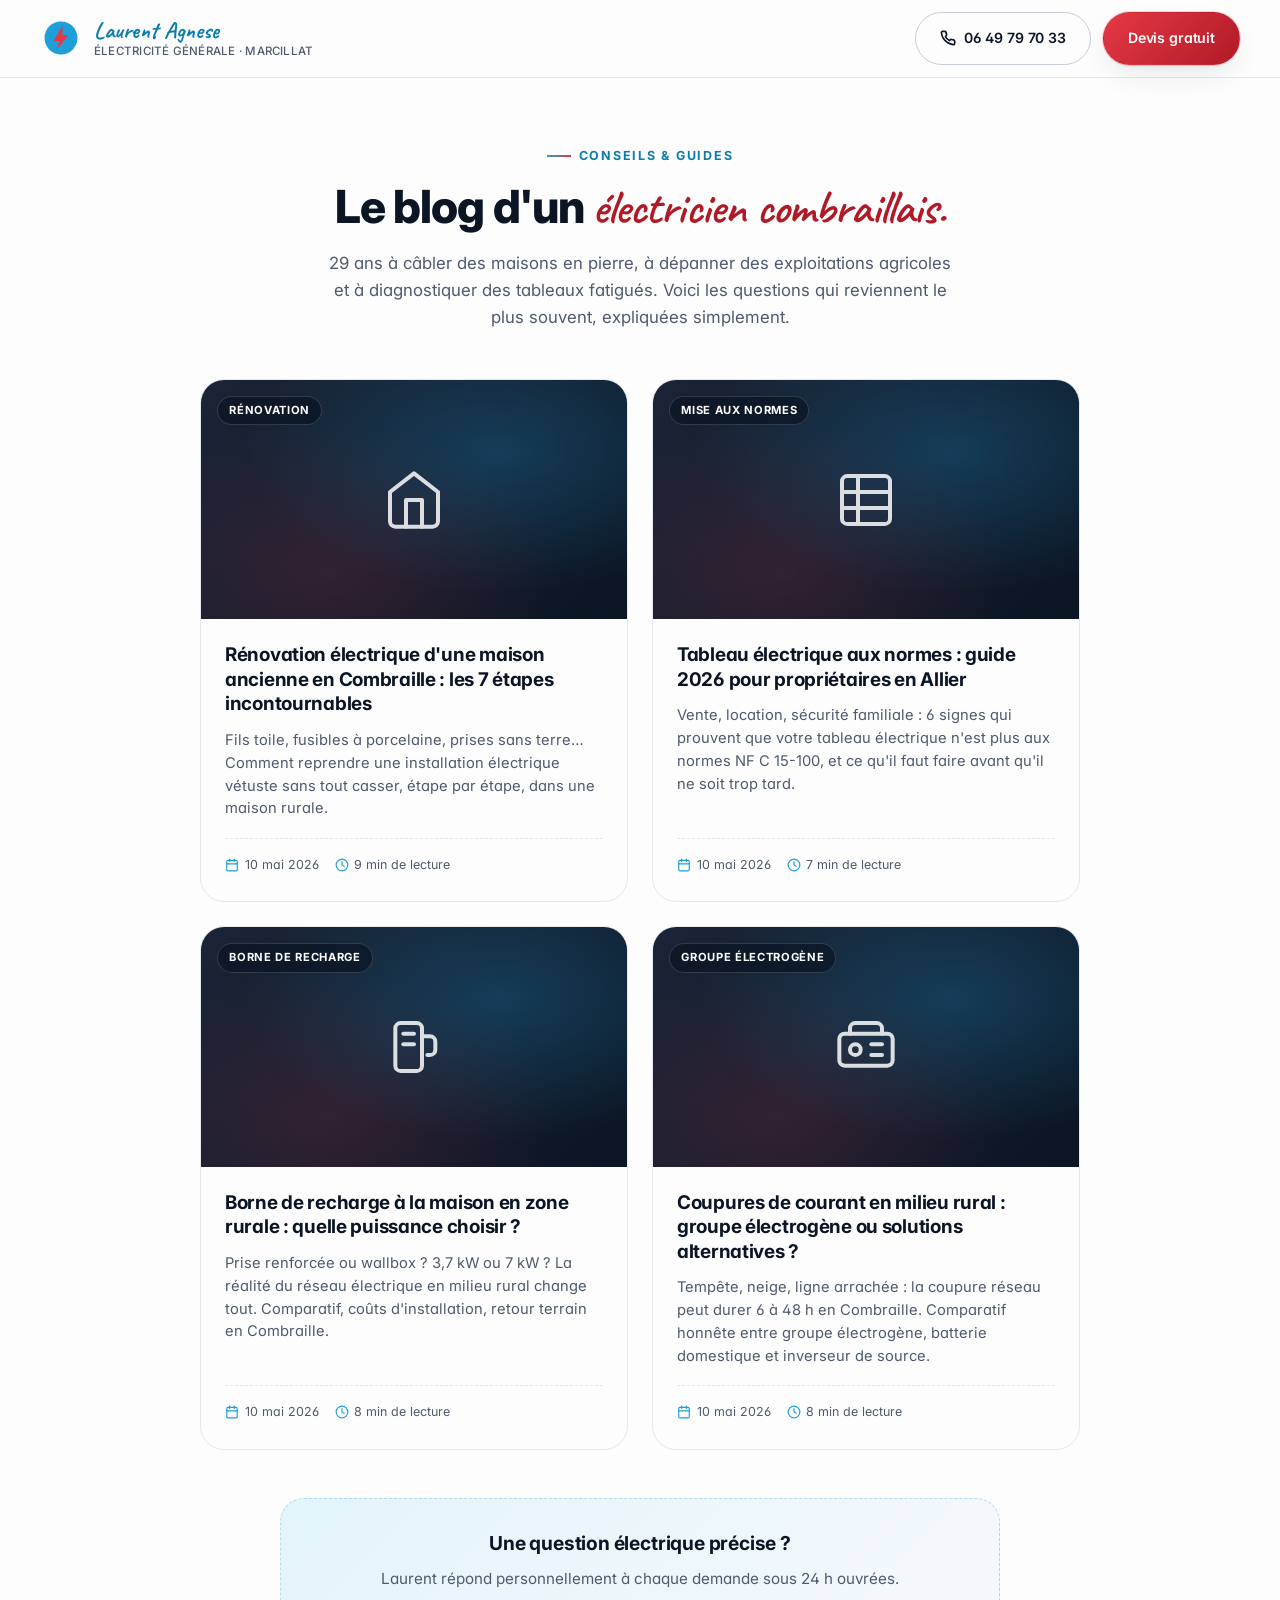
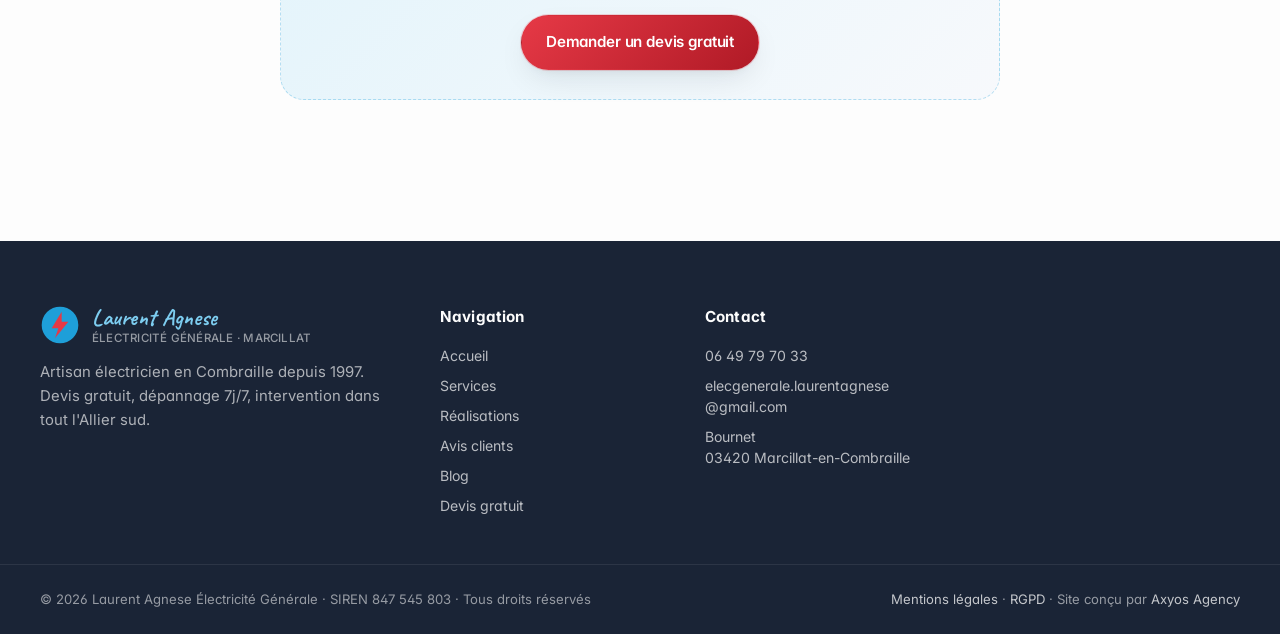
==== blog/index.html @ 09193152 "feat(blog): section blog complète avec 4 articles + système d'ajout futur CONTENU INITIAL (4 article" ====
<!DOCTYPE html>
<html lang="fr">
<head>
    <meta charset="UTF-8">
    <meta name="viewport" content="width=device-width, initial-scale=1.0">
    <title>Blog · Conseils électricité en Combraille — Laurent Agnese Électricité Générale</title>
    <meta name="description" content="Conseils pratiques d'un électricien installé en Combraille depuis 29 ans : rénovation électrique, mise aux normes, bornes de recharge, groupes électrogènes. Articles vérifiés par Laurent Agnese, artisan à Marcillat-en-Combraille (Allier 03).">
    <meta name="keywords" content="blog électricité Combraille, conseils électricien Allier, rénovation électrique Marcillat, tableau aux normes, borne recharge rural, groupe électrogène Combraille">
    <meta name="robots" content="index, follow, max-image-preview:large, max-snippet:-1">
    <meta name="theme-color" content="#1E9FD9">
    <link rel="canonical" href="https://www.electricien-marcillat.fr/blog/">

    <!-- Open Graph -->
    <meta property="og:type" content="website">
    <meta property="og:title" content="Blog · Conseils électricité en Combraille — Laurent Agnese">
    <meta property="og:description" content="4 guides pratiques d'un électricien local : rénovation, normes, bornes de recharge, groupes électrogènes en Allier.">
    <meta property="og:url" content="https://www.electricien-marcillat.fr/blog/">
    <meta property="og:locale" content="fr_FR">

    <!-- Fonts -->
    <link rel="preconnect" href="https://fonts.googleapis.com">
    <link rel="preconnect" href="https://fonts.gstatic.com" crossorigin>
    <link rel="stylesheet" href="https://fonts.googleapis.com/css2?family=Caveat:wght@400;500;600;700&family=Inter:wght@300;400;500;600;700;800;900&family=Space+Grotesk:wght@400;500;600;700&display=swap">

    <!-- Favicon -->
    <link rel="icon" type="image/svg+xml" href="data:image/svg+xml,%3Csvg xmlns='http://www.w3.org/2000/svg' viewBox='0 0 100 100'%3E%3Crect width='100' height='100' rx='22' fill='%231E9FD9'/%3E%3Cpath d='M50 18 L30 54 L46 54 L38 82 L72 42 L54 42 Z' fill='%23E63946'/%3E%3C/svg%3E">

    <!-- Styles -->
    <link rel="stylesheet" href="../styles.css?v=20260510-1">
    <link rel="stylesheet" href="blog.css?v=20260510-1">

    <!-- JSON-LD Blog -->
    <script type="application/ld+json">
    {
        "@context": "https://schema.org",
        "@type": "Blog",
        "name": "Blog Laurent Agnese Électricité Générale",
        "url": "https://www.electricien-marcillat.fr/blog/",
        "description": "Conseils pratiques d'un artisan électricien installé en Combraille depuis 1997.",
        "publisher": {
            "@type": "LocalBusiness",
            "@id": "https://www.electricien-marcillat.fr/",
            "name": "Laurent Agnese Électricité Générale"
        },
        "inLanguage": "fr-FR",
        "blogPost": [
            {"@type": "BlogPosting", "headline": "Rénovation électrique d'une maison ancienne en Combraille : les 7 étapes incontournables", "url": "https://www.electricien-marcillat.fr/blog/renovation-electrique-maison-ancienne-combraille/", "datePublished": "2026-05-10"},
            {"@type": "BlogPosting", "headline": "Tableau électrique aux normes : guide 2026 pour propriétaires en Allier", "url": "https://www.electricien-marcillat.fr/blog/tableau-electrique-aux-normes-allier/", "datePublished": "2026-05-10"},
            {"@type": "BlogPosting", "headline": "Borne de recharge à la maison en zone rurale : quelle puissance choisir ?", "url": "https://www.electricien-marcillat.fr/blog/borne-recharge-puissance-maison-rurale/", "datePublished": "2026-05-10"},
            {"@type": "BlogPosting", "headline": "Coupures de courant en milieu rural : groupe électrogène ou solutions alternatives ?", "url": "https://www.electricien-marcillat.fr/blog/coupures-courant-rural-groupe-electrogene/", "datePublished": "2026-05-10"}
        ]
    }
    </script>
    <script type="application/ld+json">
    {
        "@context": "https://schema.org",
        "@type": "BreadcrumbList",
        "itemListElement": [
            {"@type": "ListItem", "position": 1, "name": "Accueil", "item": "https://www.electricien-marcillat.fr/"},
            {"@type": "ListItem", "position": 2, "name": "Blog", "item": "https://www.electricien-marcillat.fr/blog/"}
        ]
    }
    </script>
</head>
<body>

<a href="#main" class="skip-link">Aller au contenu principal</a>

<!-- HEADER simplifié pour blog -->
<header class="header" style="position: sticky; top: 0; z-index: 50; background: rgba(253, 253, 253, 0.92); backdrop-filter: blur(14px); -webkit-backdrop-filter: blur(14px); border-bottom: 1px solid var(--ink-10); padding: 0.75rem 0;">
    <div class="container" style="display: flex; justify-content: space-between; align-items: center; gap: 1rem;">
        <a href="/" class="brand" aria-label="Laurent Agnese Électricité Générale · Accueil">
            <span class="brand-mark" aria-hidden="true">
                <svg viewBox="0 0 48 48" fill="none" xmlns="http://www.w3.org/2000/svg" style="width: 36px; height: 36px;">
                    <circle cx="24" cy="24" r="22" fill="#1E9FD9"/>
                    <path d="M26 8 L14 28 L22 28 L18 40 L34 20 L26 20 Z" fill="#E63946"/>
                </svg>
            </span>
            <span class="brand-text">
                <strong>Laurent Agnese</strong>
                <em>Électricité Générale · Marcillat</em>
            </span>
        </a>
        <div style="display: flex; gap: 0.75rem; align-items: center;">
            <a href="tel:+33649797033" aria-label="Appeler le 06 49 79 70 33" class="btn btn-ghost" style="font-size: 0.88rem;">
                <svg width="16" height="16" viewBox="0 0 24 24" fill="none" stroke="currentColor" stroke-width="2.5" stroke-linecap="round" stroke-linejoin="round"><path d="M22 16.92v3a2 2 0 0 1-2.18 2 19.79 19.79 0 0 1-8.63-3.07 19.5 19.5 0 0 1-6-6 19.79 19.79 0 0 1-3.07-8.67A2 2 0 0 1 4.11 2h3a2 2 0 0 1 2 1.72 12.84 12.84 0 0 0 .7 2.81 2 2 0 0 1-.45 2.11L8.09 9.91a16 16 0 0 0 6 6l1.27-1.27a2 2 0 0 1 2.11-.45 12.84 12.84 0 0 0 2.81.7A2 2 0 0 1 22 16.92z"/></svg>
                <span class="hide-mobile">06 49 79 70 33</span>
            </a>
            <a href="/#devis" class="btn btn-primary" style="font-size: 0.88rem;">Devis gratuit</a>
        </div>
    </div>
</header>

<main id="main" class="blog">
    <div class="blog-container">

        <div class="blog-hero">
            <span class="eyebrow"><span class="eyebrow-dot" aria-hidden="true"></span> Conseils & guides</span>
            <h1>Le blog d'un <em>électricien combraillais.</em></h1>
            <p>29 ans à câbler des maisons en pierre, à dépanner des exploitations agricoles et à diagnostiquer des tableaux fatigués. Voici les questions qui reviennent le plus souvent, expliquées simplement.</p>
        </div>

        <div class="blog-grid">

            <!-- ===== ARTICLE 1 ===== -->
            <a href="renovation-electrique-maison-ancienne-combraille/" class="blog-card">
                <div class="blog-card-thumb">
                    <div class="blog-card-thumb-pattern"></div>
                    <svg class="blog-card-thumb-icon" viewBox="0 0 24 24" fill="none" stroke="currentColor" stroke-width="1.5" stroke-linecap="round" stroke-linejoin="round"><path d="M3 9l9-7 9 7v11a2 2 0 0 1-2 2H5a2 2 0 0 1-2-2z"/><polyline points="9 22 9 12 15 12 15 22"/></svg>
                    <span class="blog-card-cat">Rénovation</span>
                </div>
                <div class="blog-card-body">
                    <h2>Rénovation électrique d'une maison ancienne en Combraille : les 7 étapes incontournables</h2>
                    <p>Fils toile, fusibles à porcelaine, prises sans terre… Comment reprendre une installation électrique vétuste sans tout casser, étape par étape, dans une maison rurale.</p>
                    <div class="blog-card-meta">
                        <span><svg viewBox="0 0 24 24" fill="none" stroke="currentColor" stroke-width="2" stroke-linecap="round" stroke-linejoin="round"><rect x="3" y="4" width="18" height="18" rx="2"/><line x1="16" y1="2" x2="16" y2="6"/><line x1="8" y1="2" x2="8" y2="6"/><line x1="3" y1="10" x2="21" y2="10"/></svg>10 mai 2026</span>
                        <span><svg viewBox="0 0 24 24" fill="none" stroke="currentColor" stroke-width="2" stroke-linecap="round" stroke-linejoin="round"><circle cx="12" cy="12" r="10"/><polyline points="12 6 12 12 16 14"/></svg>9 min de lecture</span>
                    </div>
                </div>
            </a>

            <!-- ===== ARTICLE 2 ===== -->
            <a href="tableau-electrique-aux-normes-allier/" class="blog-card">
                <div class="blog-card-thumb">
                    <div class="blog-card-thumb-pattern"></div>
                    <svg class="blog-card-thumb-icon" viewBox="0 0 24 24" fill="none" stroke="currentColor" stroke-width="1.5" stroke-linecap="round" stroke-linejoin="round"><rect x="3" y="3" width="18" height="18" rx="2"/><line x1="9" y1="3" x2="9" y2="21"/><line x1="3" y1="9" x2="21" y2="9"/><line x1="3" y1="15" x2="21" y2="15"/></svg>
                    <span class="blog-card-cat">Mise aux normes</span>
                </div>
                <div class="blog-card-body">
                    <h2>Tableau électrique aux normes : guide 2026 pour propriétaires en Allier</h2>
                    <p>Vente, location, sécurité familiale : 6 signes qui prouvent que votre tableau électrique n'est plus aux normes NF C 15-100, et ce qu'il faut faire avant qu'il ne soit trop tard.</p>
                    <div class="blog-card-meta">
                        <span><svg viewBox="0 0 24 24" fill="none" stroke="currentColor" stroke-width="2" stroke-linecap="round" stroke-linejoin="round"><rect x="3" y="4" width="18" height="18" rx="2"/><line x1="16" y1="2" x2="16" y2="6"/><line x1="8" y1="2" x2="8" y2="6"/><line x1="3" y1="10" x2="21" y2="10"/></svg>10 mai 2026</span>
                        <span><svg viewBox="0 0 24 24" fill="none" stroke="currentColor" stroke-width="2" stroke-linecap="round" stroke-linejoin="round"><circle cx="12" cy="12" r="10"/><polyline points="12 6 12 12 16 14"/></svg>7 min de lecture</span>
                    </div>
                </div>
            </a>

            <!-- ===== ARTICLE 3 ===== -->
            <a href="borne-recharge-puissance-maison-rurale/" class="blog-card">
                <div class="blog-card-thumb">
                    <div class="blog-card-thumb-pattern"></div>
                    <svg class="blog-card-thumb-icon" viewBox="0 0 24 24" fill="none" stroke="currentColor" stroke-width="1.5" stroke-linecap="round" stroke-linejoin="round"><rect x="5" y="3" width="10" height="18" rx="2"/><path d="M15 8h3a2 2 0 0 1 2 2v3a2 2 0 0 1-2 2h-1"/><path d="M8 7h4"/><path d="M8 11h4"/></svg>
                    <span class="blog-card-cat">Borne de recharge</span>
                </div>
                <div class="blog-card-body">
                    <h2>Borne de recharge à la maison en zone rurale : quelle puissance choisir ?</h2>
                    <p>Prise renforcée ou wallbox ? 3,7 kW ou 7 kW ? La réalité du réseau électrique en milieu rural change tout. Comparatif, coûts d'installation, retour terrain en Combraille.</p>
                    <div class="blog-card-meta">
                        <span><svg viewBox="0 0 24 24" fill="none" stroke="currentColor" stroke-width="2" stroke-linecap="round" stroke-linejoin="round"><rect x="3" y="4" width="18" height="18" rx="2"/><line x1="16" y1="2" x2="16" y2="6"/><line x1="8" y1="2" x2="8" y2="6"/><line x1="3" y1="10" x2="21" y2="10"/></svg>10 mai 2026</span>
                        <span><svg viewBox="0 0 24 24" fill="none" stroke="currentColor" stroke-width="2" stroke-linecap="round" stroke-linejoin="round"><circle cx="12" cy="12" r="10"/><polyline points="12 6 12 12 16 14"/></svg>8 min de lecture</span>
                    </div>
                </div>
            </a>

            <!-- ===== ARTICLE 4 ===== -->
            <a href="coupures-courant-rural-groupe-electrogene/" class="blog-card">
                <div class="blog-card-thumb">
                    <div class="blog-card-thumb-pattern"></div>
                    <svg class="blog-card-thumb-icon" viewBox="0 0 24 24" fill="none" stroke="currentColor" stroke-width="1.5" stroke-linecap="round" stroke-linejoin="round"><rect x="2" y="7" width="20" height="12" rx="2"/><circle cx="8" cy="13" r="2"/><path d="M14 11h4"/><path d="M14 15h4"/><path d="M6 7V5a2 2 0 0 1 2-2h8a2 2 0 0 1 2 2v2"/></svg>
                    <span class="blog-card-cat">Groupe électrogène</span>
                </div>
                <div class="blog-card-body">
                    <h2>Coupures de courant en milieu rural : groupe électrogène ou solutions alternatives ?</h2>
                    <p>Tempête, neige, ligne arrachée : la coupure réseau peut durer 6 à 48 h en Combraille. Comparatif honnête entre groupe électrogène, batterie domestique et inverseur de source.</p>
                    <div class="blog-card-meta">
                        <span><svg viewBox="0 0 24 24" fill="none" stroke="currentColor" stroke-width="2" stroke-linecap="round" stroke-linejoin="round"><rect x="3" y="4" width="18" height="18" rx="2"/><line x1="16" y1="2" x2="16" y2="6"/><line x1="8" y1="2" x2="8" y2="6"/><line x1="3" y1="10" x2="21" y2="10"/></svg>10 mai 2026</span>
                        <span><svg viewBox="0 0 24 24" fill="none" stroke="currentColor" stroke-width="2" stroke-linecap="round" stroke-linejoin="round"><circle cx="12" cy="12" r="10"/><polyline points="12 6 12 12 16 14"/></svg>8 min de lecture</span>
                    </div>
                </div>
            </a>

        </div>

        <!-- CTA bas de listing -->
        <div class="article-cta" style="margin-top: 3rem;">
            <h3>Une question électrique précise ?</h3>
            <p>Laurent répond personnellement à chaque demande sous 24 h ouvrées.</p>
            <a href="/#devis" class="btn btn-primary">Demander un devis gratuit</a>
        </div>

    </div>
</main>

<!-- FOOTER simplifié -->
<footer class="footer" role="contentinfo" style="margin-top: 4rem;">
    <div class="container footer-grid">
        <div class="footer-brand">
            <div class="brand footer-brand-inner">
                <span class="brand-mark" aria-hidden="true">
                    <svg viewBox="0 0 48 48" fill="none" xmlns="http://www.w3.org/2000/svg">
                        <circle cx="24" cy="24" r="22" fill="#1E9FD9"/>
                        <path d="M26 8 L14 28 L22 28 L18 40 L34 20 L26 20 Z" fill="#E63946"/>
                    </svg>
                </span>
                <span class="brand-text">
                    <strong>Laurent Agnese</strong>
                    <em>Électricité Générale · Marcillat</em>
                </span>
            </div>
            <p>Artisan électricien en Combraille depuis 1997. Devis gratuit, dépannage 7j/7, intervention dans tout l'Allier sud.</p>
        </div>
        <div class="footer-col">
            <h4>Navigation</h4>
            <ul>
                <li><a href="/">Accueil</a></li>
                <li><a href="/#services">Services</a></li>
                <li><a href="/#realisations">Réalisations</a></li>
                <li><a href="/#avis">Avis clients</a></li>
                <li><a href="/blog/">Blog</a></li>
                <li><a href="/#devis">Devis gratuit</a></li>
            </ul>
        </div>
        <div class="footer-col">
            <h4>Contact</h4>
            <ul>
                <li><a href="tel:+33649797033" aria-label="Appeler le 06 49 79 70 33">06 49 79 70 33</a></li>
                <li><a href="mailto:elecgenerale.laurentagnese@gmail.com">elecgenerale.laurentagnese<br>@gmail.com</a></li>
                <li>Bournet<br>03420 Marcillat-en-Combraille</li>
            </ul>
        </div>
    </div>
    <div class="footer-base">
        <div class="container footer-base-inner">
            <p>© 2026 Laurent Agnese Électricité Générale · SIREN 847 545 803 · Tous droits réservés</p>
            <p class="footer-legal">
                <a href="/#mentions">Mentions légales</a> ·
                <a href="/#rgpd">RGPD</a> ·
                <span>Site conçu par <a href="https://www.axyosagency.com/" target="_blank" rel="noopener">Axyos Agency</a></span>
            </p>
        </div>
    </div>
</footer>

</body>
</html>
---- styles.css ----
/* ==========================================================================
   LAURENT AGNESE ÉLECTRICITÉ GÉNÉRALE — MARCILLAT-EN-COMBRAILLE
   Palette bleu/rouge signature · Typo Caveat + Inter + Space Grotesk
   Artisan électricien moderne — confiance, proximité, expertise
   ========================================================================== */

*,
*::before,
*::after {
    box-sizing: border-box;
    margin: 0;
    padding: 0;
}

:root {
    /* ===== PALETTE ===== */
    /* Bleu cyan — dérivé du logo (script manuscrit bleu) */
    --blue: #1E9FD9;
    --blue-light: #2FB5E8;
    --blue-lighter: #7DCDF0;
    --blue-soft: #E3F4FB;
    --blue-dark: #0B7DAD;
    --blue-darker: #055A84;

    /* Rouge vif — dérivé du "Électricité Générale" + éclair */
    --red: #E63946;
    --red-light: #F04A56;
    --red-lighter: #F67881;
    --red-soft: #FBE4E6;
    --red-dark: #B01A26;
    --red-darker: #7A0F19;

    /* Neutres — blanc cassé, gris, charbon (modernisation) */
    --ink: #0B1524;
    --ink-90: #1A2436;
    --ink-80: #2A3549;
    --ink-60: #4F5A6E;
    --ink-40: #8892A3;
    --ink-20: #C7CDD6;
    --ink-10: #E5E8ED;

    --paper: #FDFDFD;
    --paper-alt: #F7F9FC;
    --paper-warm: #FAFAFA;

    /* Accents */
    --success: #16A34A;
    --warning: #F59E0B;
    --error: #DC2626;

    /* ===== TYPOGRAPHIE ===== */
    --font-script: 'Caveat', 'Brush Script MT', cursive;
    --font-sans: 'Inter', -apple-system, BlinkMacSystemFont, 'Segoe UI', sans-serif;
    --font-display: 'Space Grotesk', 'Inter', sans-serif;

    /* ===== LAYOUT ===== */
    --max-width: 1280px;
    --gutter: clamp(1.25rem, 4vw, 2.5rem);
    --radius-sm: 8px;
    --radius: 16px;
    --radius-lg: 24px;
    --radius-xl: 36px;
    --radius-full: 9999px;

    /* ===== TRANSITIONS ===== */
    --ease: cubic-bezier(0.22, 1, 0.36, 1);
    --ease-out: cubic-bezier(0.16, 1, 0.3, 1);
    --ease-inout: cubic-bezier(0.65, 0, 0.35, 1);
    --t-fast: 200ms;
    --t: 400ms;
    --t-slow: 700ms;
    --t-vslow: 1200ms;

    /* ===== OMBRES ===== */
    --shadow-xs: 0 1px 2px rgba(11, 21, 36, 0.04);
    --shadow-sm: 0 2px 4px rgba(11, 21, 36, 0.06);
    --shadow: 0 8px 24px -6px rgba(11, 21, 36, 0.08), 0 2px 6px -2px rgba(11, 21, 36, 0.04);
    --shadow-md: 0 12px 32px -8px rgba(11, 21, 36, 0.12), 0 4px 10px -4px rgba(11, 21, 36, 0.06);
    --shadow-lg: 0 24px 60px -12px rgba(11, 21, 36, 0.18), 0 8px 16px -4px rgba(11, 21, 36, 0.08);
    --shadow-xl: 0 40px 90px -20px rgba(11, 21, 36, 0.25);
    --shadow-blue: 0 12px 40px -10px rgba(30, 159, 217, 0.45);
    --shadow-red: 0 12px 40px -10px rgba(230, 57, 70, 0.45);
    --glow-blue: 0 0 48px rgba(30, 159, 217, 0.35);
    --glow-red: 0 0 48px rgba(230, 57, 70, 0.3);
}

html {
    -webkit-text-size-adjust: 100%;
    scroll-behavior: smooth;
    scroll-padding-top: 92px;
}

@media (prefers-reduced-motion: reduce) {
    html { scroll-behavior: auto; }
    *, *::before, *::after {
        animation-duration: 0.01ms !important;
        animation-iteration-count: 1 !important;
        transition-duration: 0.01ms !important;
    }
}

body {
    font-family: var(--font-sans);
    font-size: 16px;
    line-height: 1.6;
    color: var(--ink);
    background: var(--paper);
    -webkit-font-smoothing: antialiased;
    -moz-osx-font-smoothing: grayscale;
    overflow-x: hidden;
    font-feature-settings: 'cv02', 'cv03', 'cv11';
}

img, svg, video { display: block; max-width: 100%; height: auto; }
a { color: inherit; text-decoration: none; transition: color var(--t-fast) var(--ease); }
button, input, select, textarea { font: inherit; color: inherit; }
button { cursor: pointer; background: none; border: none; }

.container {
    width: 100%;
    max-width: var(--max-width);
    margin-inline: auto;
    padding-inline: var(--gutter);
}

.skip-link {
    position: absolute;
    top: -999px; left: 0;
    background: var(--ink);
    color: var(--paper);
    padding: 0.75rem 1.25rem;
    z-index: 999;
    border-radius: 0 0 var(--radius-sm) 0;
    font-weight: 600;
}
.skip-link:focus { top: 0; }

/* ==========================================================================
   BOUTONS
   ========================================================================== */

.btn {
    display: inline-flex;
    align-items: center;
    gap: 0.5rem;
    padding: 0.875rem 1.5rem;
    border-radius: var(--radius-full);
    font-weight: 600;
    font-size: 0.95rem;
    letter-spacing: -0.01em;
    white-space: nowrap;
    transition: all var(--t) var(--ease);
    cursor: pointer;
    border: 1.5px solid transparent;
    text-decoration: none;
    position: relative;
    overflow: hidden;
}

.btn svg { transition: transform var(--t) var(--ease); }
.btn:hover svg { transform: translateX(3px); }

.btn-primary {
    background: linear-gradient(135deg, var(--red) 0%, var(--red-dark) 100%);
    color: #fff;
    box-shadow: var(--shadow-md), 0 0 0 1px rgba(230, 57, 70, 0.2);
}
.btn-primary:hover {
    transform: translateY(-2px);
    box-shadow: var(--shadow-lg), var(--shadow-red);
}
.btn-primary:active { transform: translateY(0); }

.btn-secondary {
    background: linear-gradient(135deg, var(--blue) 0%, var(--blue-dark) 100%);
    color: #fff;
    box-shadow: var(--shadow-md);
}
.btn-secondary:hover {
    transform: translateY(-2px);
    box-shadow: var(--shadow-lg), var(--shadow-blue);
}

.btn-ghost {
    background: transparent;
    color: var(--ink);
    border-color: var(--ink-20);
}
.btn-ghost:hover {
    background: var(--ink);
    color: var(--paper);
    border-color: var(--ink);
    transform: translateY(-1px);
}

/* Variante du btn-ghost sur le hero sombre */
.hero .btn-ghost {
    background: rgba(253, 253, 253, 0.1);
    color: var(--paper);
    border-color: rgba(253, 253, 253, 0.35);
    backdrop-filter: blur(18px) saturate(160%);
    -webkit-backdrop-filter: blur(18px) saturate(160%);
}
.hero .btn-ghost:hover {
    background: var(--paper);
    color: var(--ink);
    border-color: var(--paper);
    transform: translateY(-2px);
    box-shadow: 0 20px 40px rgba(0, 0, 0, 0.3);
}

.btn-large { padding: 1.125rem 2rem; font-size: 1.02rem; }
.btn-sm { padding: 0.5rem 1rem; font-size: 0.85rem; }
.btn-block { display: flex; width: 100%; justify-content: center; }

/* ==========================================================================
   HEADER
   ========================================================================== */

.header {
    position: fixed;
    top: 0; left: 0; right: 0;
    z-index: 100;
    background: rgba(253, 253, 253, 0.72);
    backdrop-filter: saturate(180%) blur(20px);
    -webkit-backdrop-filter: saturate(180%) blur(20px);
    border-bottom: 1px solid transparent;
    transition: all var(--t) var(--ease);
}
.header.scrolled {
    background: rgba(253, 253, 253, 0.95);
    border-bottom-color: var(--ink-10);
    box-shadow: var(--shadow-sm);
}

.header-inner {
    display: flex;
    align-items: center;
    justify-content: space-between;
    gap: 1.5rem;
    padding-block: 0.9rem;
}

.brand {
    display: flex;
    align-items: center;
    gap: 0.75rem;
    min-width: 0;
}
.brand-mark {
    width: 42px; height: 42px;
    display: grid;
    place-items: center;
    flex-shrink: 0;
    transition: transform var(--t) var(--ease);
}
.brand-mark svg { width: 100%; height: 100%; }
.brand:hover .brand-mark { transform: rotate(-8deg) scale(1.05); }

.brand-text {
    display: flex;
    flex-direction: column;
    line-height: 1.05;
    min-width: 0;
}
.brand-text strong {
    font-family: var(--font-script);
    font-weight: 700;
    font-size: 1.45rem;
    color: var(--blue-dark);
    letter-spacing: 0;
}
.brand-text .brand-sep {
    color: var(--red);
}
.brand-text em {
    font-style: normal;
    font-size: 0.72rem;
    font-weight: 500;
    color: var(--ink-60);
    letter-spacing: 0.02em;
    text-transform: uppercase;
    margin-top: 2px;
}

/* ========== NAVIGATION PREMIUM — Pill + Reveal ========== */
.main-nav {
    display: flex;
    align-items: center;
    gap: 0.25rem;
    position: relative;
    padding: 0.3rem;
    border-radius: var(--radius-full);
    background: rgba(253, 253, 253, 0.5);
    border: 1px solid rgba(11, 21, 36, 0.06);
    backdrop-filter: blur(18px) saturate(180%);
    -webkit-backdrop-filter: blur(18px) saturate(180%);
    box-shadow: inset 0 1px 0 rgba(253, 253, 253, 0.7);
    isolation: isolate;
}

/* Pill liquide qui suit le hover */
.nav-pill {
    position: absolute;
    top: 50%;
    left: var(--nav-pill-x, 0);
    width: var(--nav-pill-width, 0);
    height: calc(100% - 0.6rem);
    transform: translateY(-50%);
    background: linear-gradient(135deg, rgba(30, 159, 217, 0.14), rgba(230, 57, 70, 0.10));
    border: 1px solid rgba(30, 159, 217, 0.22);
    border-radius: var(--radius-full);
    box-shadow:
        0 8px 20px -8px rgba(30, 159, 217, 0.35),
        0 0 0 4px rgba(30, 159, 217, 0.04);
    opacity: var(--nav-pill-opacity, 0);
    transition:
        left 520ms cubic-bezier(0.34, 1.3, 0.64, 1),
        width 520ms cubic-bezier(0.34, 1.3, 0.64, 1),
        opacity 320ms var(--ease);
    pointer-events: none;
    z-index: 0;
}

.nav-link {
    position: relative;
    z-index: 1;
    display: grid;
    justify-items: center;
    align-content: center;
    min-width: 86px;
    padding: 0.55rem 1rem;
    font-size: 0.92rem;
    font-weight: 500;
    color: var(--ink-80);
    border-radius: var(--radius-full);
    transition:
        color 340ms var(--ease),
        transform 450ms cubic-bezier(0.34, 1.56, 0.64, 1),
        letter-spacing 340ms var(--ease);
    will-change: transform;
}

.nav-label {
    display: block;
    line-height: 1;
    transition: transform 380ms cubic-bezier(0.34, 1.56, 0.64, 1);
}

.nav-tag {
    position: absolute;
    bottom: 0.3rem;
    left: 50%;
    white-space: nowrap;
    font-size: 0.62rem;
    font-weight: 700;
    letter-spacing: 0.08em;
    text-transform: uppercase;
    color: var(--blue-dark);
    transform: translate(-50%, 6px) scale(0.9);
    opacity: 0;
    pointer-events: none;
    transition:
        opacity 360ms var(--ease),
        transform 440ms cubic-bezier(0.34, 1.56, 0.64, 1);
}

.nav-link:hover {
    color: var(--ink);
    transform: scale(1.08) translateY(-1px);
    letter-spacing: 0.01em;
}

.nav-link:hover .nav-label {
    transform: translateY(-7px);
}

.nav-link:hover .nav-tag {
    opacity: 1;
    transform: translate(-50%, 0) scale(1);
    color: var(--red-dark);
}

/* Reveal subtil quand on survole la nav entière (container) */
.main-nav:hover {
    background: rgba(253, 253, 253, 0.78);
    border-color: rgba(30, 159, 217, 0.18);
}

/* Accessibility focus */
.nav-link:focus-visible {
    outline: 2px solid var(--blue);
    outline-offset: 3px;
}

.header-actions {
    display: flex;
    align-items: center;
    gap: 0.75rem;
}
.header-phone {
    display: inline-flex;
    align-items: center;
    gap: 0.5rem;
    font-weight: 600;
    font-size: 0.92rem;
    color: var(--blue-dark);
    padding: 0.45rem 0.75rem;
    border-radius: var(--radius-full);
    transition: all var(--t-fast) var(--ease);
}
.header-phone svg { color: var(--red); }
.header-phone:hover {
    background: var(--blue-soft);
    color: var(--blue-darker);
}

/* Header WhatsApp — petit rond vert à côté du téléphone */
.header-whatsapp {
    display: inline-grid;
    place-items: center;
    width: 40px;
    height: 40px;
    border-radius: 50%;
    background: linear-gradient(135deg, #25D366, #128C7E);
    color: #fff;
    flex-shrink: 0;
    box-shadow: 0 6px 18px -6px rgba(37, 211, 102, 0.6);
    transition: all var(--t) var(--ease);
    position: relative;
}
.header-whatsapp::before {
    content: '';
    position: absolute;
    inset: -4px;
    border-radius: 50%;
    border: 2px solid rgba(37, 211, 102, 0.4);
    opacity: 0;
    transition: all 400ms var(--ease);
}
.header-whatsapp:hover {
    transform: translateY(-2px) rotate(-6deg);
    box-shadow: 0 10px 24px -6px rgba(37, 211, 102, 0.75);
}
.header-whatsapp:hover::before { opacity: 1; inset: -6px; }

.burger {
    display: none;
    width: 42px; height: 42px;
    border-radius: var(--radius-full);
    position: relative;
    transition: background var(--t-fast) var(--ease);
}
.burger span {
    position: absolute;
    left: 11px; right: 11px;
    height: 2px;
    background: var(--ink);
    border-radius: 2px;
    transition: all var(--t) var(--ease);
}
.burger span:nth-child(1) { top: 14px; }
.burger span:nth-child(2) { top: 20px; }
.burger span:nth-child(3) { top: 26px; }

body.nav-open .burger span:nth-child(1) { top: 20px; transform: rotate(45deg); }
body.nav-open .burger span:nth-child(2) { opacity: 0; }
body.nav-open .burger span:nth-child(3) { top: 20px; transform: rotate(-45deg); }

/* Scroll progress */
.scroll-progress {
    position: fixed;
    top: 0; left: 0; right: 0;
    height: 3px;
    background: var(--ink-10);
    z-index: 101;
    pointer-events: none;
}
.scroll-progress span {
    display: block;
    height: 100%;
    width: 0%;
    background: linear-gradient(90deg, var(--blue), var(--red));
    transition: width var(--t-fast) linear;
}

/* ==========================================================================
   HERO
   ========================================================================== */

.hero {
    position: relative;
    min-height: 100vh;
    display: flex;
    align-items: center;
    padding-top: 100px;
    padding-bottom: 100px;
    overflow: hidden;
    color: var(--paper);
    isolation: isolate;
}

/* Image de fond — borne de recharge premium */
.hero::before {
    content: '';
    position: absolute;
    inset: 0;
    background-image: url('https://images.unsplash.com/photo-1593941707882-a5bba14938c7?auto=format&fit=crop&w=2400&q=85');
    background-size: cover;
    background-position: center right;
    background-attachment: fixed;
    background-repeat: no-repeat;
    z-index: -2;
    filter: saturate(1.15) contrast(1.08) brightness(0.92);
}

/* Overlay atmosphérique bleu → rouge — laisse respirer l'image */
.hero::after {
    content: '';
    position: absolute;
    inset: 0;
    background:
        radial-gradient(ellipse 70% 80% at 25% 50%, rgba(5, 12, 26, 0.75) 0%, rgba(11, 21, 36, 0.55) 45%, rgba(11, 21, 36, 0.25) 75%, transparent 100%),
        radial-gradient(ellipse at 85% 30%, rgba(30, 159, 217, 0.25) 0%, transparent 50%),
        radial-gradient(ellipse at 20% 100%, rgba(230, 57, 70, 0.22) 0%, transparent 55%),
        linear-gradient(135deg, rgba(5, 12, 26, 0.35) 0%, rgba(11, 21, 36, 0.25) 50%, rgba(22, 10, 15, 0.45) 100%);
    z-index: -1;
    pointer-events: none;
}

.hero-canvas {
    position: absolute;
    inset: 0;
    width: 100%;
    height: 100%;
    pointer-events: none;
    opacity: 0.55;
    mix-blend-mode: screen;
}

.hero-grid {
    position: absolute;
    inset: 0;
    background-image:
        linear-gradient(to right, rgba(253, 253, 253, 0.05) 1px, transparent 1px),
        linear-gradient(to bottom, rgba(253, 253, 253, 0.05) 1px, transparent 1px);
    background-size: 48px 48px;
    mask-image: radial-gradient(ellipse at center, black 30%, transparent 75%);
    -webkit-mask-image: radial-gradient(ellipse at center, black 30%, transparent 75%);
    pointer-events: none;
}

.hero-gradient {
    position: absolute;
    bottom: 0; left: 0; right: 0;
    height: 180px;
    background: linear-gradient(to bottom, transparent, var(--paper));
    pointer-events: none;
}

.hero-inner {
    position: relative;
    z-index: 2;
    text-align: center;
    max-width: 960px;
}

.hero-eyebrow {
    display: inline-flex;
    align-items: center;
    gap: 0.625rem;
    padding: 0.55rem 1.25rem;
    margin-bottom: 1.5rem;
    background: rgba(253, 253, 253, 0.12);
    border: 1px solid rgba(253, 253, 253, 0.22);
    border-radius: var(--radius-full);
    font-size: 0.85rem;
    font-weight: 600;
    color: var(--paper);
    letter-spacing: 0.01em;
    backdrop-filter: blur(16px) saturate(150%);
    -webkit-backdrop-filter: blur(16px) saturate(150%);
    box-shadow: 0 8px 32px rgba(0, 0, 0, 0.2);
}
.pulse-dot {
    width: 8px; height: 8px;
    border-radius: 50%;
    background: var(--red);
    position: relative;
    box-shadow: 0 0 0 0 rgba(230, 57, 70, 0.7);
    animation: pulseDot 2s infinite var(--ease);
}
@keyframes pulseDot {
    0% { box-shadow: 0 0 0 0 rgba(230, 57, 70, 0.6); }
    70% { box-shadow: 0 0 0 12px rgba(230, 57, 70, 0); }
    100% { box-shadow: 0 0 0 0 rgba(230, 57, 70, 0); }
}

.hero-title {
    font-family: var(--font-sans);
    font-size: clamp(2.2rem, 6vw, 4.75rem);
    font-weight: 800;
    line-height: 1.02;
    letter-spacing: -0.035em;
    margin-bottom: 1.75rem;
    color: var(--paper);
    text-shadow: 0 2px 20px rgba(0, 0, 0, 0.35);
}

.title-script {
    display: block;
    font-family: var(--font-script);
    font-weight: 700;
    font-size: 0.55em;
    color: var(--blue-lighter);
    letter-spacing: 0;
    line-height: 1;
    margin-bottom: 0.25rem;
    transform: rotate(-2deg);
    text-shadow: 0 0 30px rgba(30, 159, 217, 0.5);
}

.title-main {
    display: block;
}
.title-main em {
    font-style: normal;
    background: linear-gradient(135deg, var(--blue-lighter) 0%, var(--red-lighter) 100%);
    -webkit-background-clip: text;
    background-clip: text;
    color: transparent;
    font-weight: 800;
    filter: drop-shadow(0 0 30px rgba(240, 74, 86, 0.3));
}

.hero-sub {
    font-size: clamp(1.05rem, 1.5vw, 1.22rem);
    line-height: 1.65;
    color: rgba(253, 253, 253, 0.88);
    max-width: 680px;
    margin: 0 auto 2.5rem;
    font-weight: 400;
    text-shadow: 0 1px 12px rgba(0, 0, 0, 0.3);
}

.hero-cta {
    display: flex;
    gap: 0.875rem;
    justify-content: center;
    flex-wrap: wrap;
    margin-bottom: 3.5rem;
}

/* ECG Signature animée */
.hero-ecg {
    max-width: 680px;
    margin: 0 auto 3rem;
    opacity: 0.85;
}
.hero-ecg svg {
    width: 100%;
    height: auto;
}
.ecg-line {
    stroke-dasharray: 2000;
    stroke-dashoffset: 2000;
    animation: ecgDraw 3.5s var(--ease) 0.6s forwards, ecgPulse 3s ease-in-out 4s infinite;
}
@keyframes ecgDraw {
    to { stroke-dashoffset: 0; }
}
@keyframes ecgPulse {
    0%, 100% { opacity: 1; }
    50% { opacity: 0.55; }
}

/* Highlights rotatifs */
.hero-highlights {
    max-width: 420px;
    margin: 0 auto;
}
.highlights-track {
    position: relative;
    height: 72px;
    background: rgba(253, 253, 253, 0.08);
    border: 1px solid rgba(253, 253, 253, 0.18);
    border-radius: var(--radius);
    overflow: hidden;
    box-shadow: 0 12px 32px rgba(0, 0, 0, 0.25);
    backdrop-filter: blur(20px) saturate(150%);
    -webkit-backdrop-filter: blur(20px) saturate(150%);
}
.highlight-item {
    position: absolute;
    inset: 0;
    display: flex;
    align-items: center;
    justify-content: center;
    gap: 0.75rem;
    opacity: 0;
    transform: translateY(20px);
    transition: all var(--t-slow) var(--ease);
}
.highlight-item[data-highlight-active] {
    opacity: 1;
    transform: translateY(0);
}
.highlight-num {
    font-family: var(--font-display);
    font-size: 1.85rem;
    font-weight: 700;
    color: var(--paper);
    line-height: 1;
    text-shadow: 0 0 24px rgba(30, 159, 217, 0.5);
}
.highlight-lbl {
    font-size: 0.95rem;
    color: rgba(253, 253, 253, 0.9);
    font-weight: 500;
}
.highlights-dots {
    display: flex;
    gap: 0.4rem;
    justify-content: center;
    margin-top: 0.875rem;
}
.highlights-dot {
    width: 8px; height: 8px;
    border-radius: 50%;
    background: rgba(253, 253, 253, 0.35);
    padding: 0;
    transition: all var(--t-fast) var(--ease);
}
.highlights-dot[data-active] {
    background: var(--paper);
    width: 24px;
    border-radius: 4px;
}

.hero-scroll-hint {
    position: absolute;
    bottom: 2rem;
    left: 50%;
    transform: translateX(-50%);
    display: flex;
    flex-direction: column;
    align-items: center;
    gap: 0.35rem;
    font-size: 0.75rem;
    font-weight: 500;
    color: rgba(253, 253, 253, 0.8);
    letter-spacing: 0.1em;
    text-transform: uppercase;
    animation: floatY 2s ease-in-out infinite;
    z-index: 2;
    text-shadow: 0 1px 8px rgba(0, 0, 0, 0.4);
}
.hero-scroll-hint svg {
    color: var(--blue-lighter);
}
@keyframes floatY {
    0%, 100% { transform: translate(-50%, 0); }
    50% { transform: translate(-50%, 8px); }
}

/* ==========================================================================
   DÉPANNAGE FOCUS — Section urgence sous le hero
   ========================================================================== */

.depannage-focus {
    position: relative;
    padding: clamp(3.5rem, 7vw, 6rem) 0;
    background: linear-gradient(180deg, var(--ink) 0%, var(--ink-90) 100%);
    color: var(--paper);
    overflow: hidden;
    isolation: isolate;
}

.depannage-bg {
    position: absolute;
    inset: 0;
    pointer-events: none;
    z-index: -1;
}

.depannage-photo {
    position: absolute;
    inset: 0;
    background-image: url('assets/van-laurent.jpg');
    background-image: image-set(
        url('assets/van-laurent.webp') type('image/webp'),
        url('assets/van-laurent.jpg') type('image/jpeg')
    );
    background-size: cover;
    background-position: center 62%;
    background-repeat: no-repeat;
    filter: contrast(1.08) saturate(1.35);
    opacity: 0.78;
    animation: depannagePhotoZoom 22s ease-in-out infinite alternate;
    will-change: transform;
}

@keyframes depannagePhotoZoom {
    from { transform: scale(1); }
    to { transform: scale(1.06); }
}

.depannage-overlay {
    position: absolute;
    inset: 0;
    background:
        linear-gradient(90deg,
            var(--ink) 0%,
            rgba(11, 21, 36, 0.9) 25%,
            rgba(11, 21, 36, 0.55) 55%,
            rgba(11, 21, 36, 0.3) 100%
        ),
        linear-gradient(180deg,
            rgba(11, 21, 36, 0.35) 0%,
            transparent 30%,
            transparent 70%,
            rgba(11, 21, 36, 0.6) 100%
        );
}

.depannage-glow {
    position: absolute;
    border-radius: 50%;
    filter: blur(80px);
    opacity: 0.5;
    animation: depannageGlow 12s ease-in-out infinite;
}
.depannage-glow-1 {
    top: -10%;
    left: -10%;
    width: 460px;
    height: 460px;
    background: radial-gradient(circle, rgba(230, 57, 70, 0.45), transparent 70%);
}
.depannage-glow-2 {
    bottom: -20%;
    right: -10%;
    width: 520px;
    height: 520px;
    background: radial-gradient(circle, rgba(30, 159, 217, 0.35), transparent 70%);
    animation-delay: -6s;
}
@keyframes depannageGlow {
    0%, 100% { transform: translate(0, 0) scale(1); }
    50% { transform: translate(30px, -20px) scale(1.08); }
}

.depannage-grid-bg {
    position: absolute;
    inset: 0;
    background-image:
        linear-gradient(to right, rgba(253, 253, 253, 0.04) 1px, transparent 1px),
        linear-gradient(to bottom, rgba(253, 253, 253, 0.04) 1px, transparent 1px);
    background-size: 56px 56px;
    mask-image: radial-gradient(ellipse at center, black 40%, transparent 80%);
    -webkit-mask-image: radial-gradient(ellipse at center, black 40%, transparent 80%);
}

.depannage-layout {
    display: grid;
    grid-template-columns: 1.15fr 1fr;
    gap: 4rem;
    align-items: start;
}

/* === Bloc gauche === */
.depannage-badge {
    display: inline-flex;
    align-items: center;
    gap: 0.625rem;
    padding: 0.55rem 1.125rem;
    margin-bottom: 1.5rem;
    background: rgba(230, 57, 70, 0.14);
    border: 1px solid rgba(230, 57, 70, 0.35);
    border-radius: var(--radius-full);
    font-size: 0.82rem;
    font-weight: 700;
    color: var(--red-lighter);
    letter-spacing: 0.02em;
    backdrop-filter: blur(10px);
    -webkit-backdrop-filter: blur(10px);
}
.badge-pulse {
    width: 8px;
    height: 8px;
    border-radius: 50%;
    background: var(--red);
    box-shadow: 0 0 0 0 rgba(230, 57, 70, 0.8);
    animation: badgePulse 1.6s infinite var(--ease);
}
@keyframes badgePulse {
    0% { box-shadow: 0 0 0 0 rgba(230, 57, 70, 0.8); }
    70% { box-shadow: 0 0 0 14px rgba(230, 57, 70, 0); }
    100% { box-shadow: 0 0 0 0 rgba(230, 57, 70, 0); }
}

.depannage-title {
    font-size: clamp(2rem, 4.4vw, 3.25rem);
    font-weight: 800;
    line-height: 1.05;
    letter-spacing: -0.03em;
    color: var(--paper);
    margin-bottom: 1.25rem;
}
.depannage-title em {
    display: block;
    font-style: normal;
    font-family: var(--font-script);
    font-weight: 600;
    font-size: 1.08em;
    background: linear-gradient(135deg, var(--red-lighter) 0%, var(--blue-lighter) 100%);
    -webkit-background-clip: text;
    background-clip: text;
    color: transparent;
    margin-top: 0.35rem;
}

.depannage-lead {
    font-size: 1.05rem;
    line-height: 1.65;
    color: rgba(253, 253, 253, 0.78);
    max-width: 560px;
    margin-bottom: 2rem;
}

/* === ACTIONS — Tel + WhatsApp === */
.depannage-actions {
    display: flex;
    flex-wrap: wrap;
    gap: 0.875rem;
    margin-bottom: 1.5rem;
}

/* Bouton téléphone massif pulsant */
.btn-depannage {
    position: relative;
    display: inline-flex;
    align-items: center;
    gap: 1rem;
    padding: 1.125rem 1.75rem 1.125rem 1.125rem;
    background: linear-gradient(135deg, var(--red) 0%, var(--red-dark) 100%);
    color: #fff;
    border-radius: var(--radius-full);
    font-weight: 700;
    text-decoration: none;
    box-shadow:
        0 14px 40px -10px rgba(230, 57, 70, 0.55),
        0 0 0 1px rgba(253, 253, 253, 0.1) inset;
    transition: all 400ms var(--ease);
    overflow: visible;
    z-index: 1;
}
.btn-depannage:hover {
    transform: translateY(-3px) scale(1.02);
    box-shadow:
        0 22px 60px -8px rgba(230, 57, 70, 0.75),
        0 0 0 1px rgba(253, 253, 253, 0.2) inset;
}
.btn-depannage:active { transform: translateY(-1px) scale(1); }

.btn-depannage-ring {
    position: absolute;
    inset: 0;
    border-radius: var(--radius-full);
    border: 2px solid rgba(230, 57, 70, 0.5);
    animation: ringPulse 2s ease-out infinite;
    pointer-events: none;
}
.btn-depannage-ring-2 {
    animation-delay: 1s;
}
@keyframes ringPulse {
    0% { transform: scale(1); opacity: 1; }
    100% { transform: scale(1.4); opacity: 0; }
}

.btn-depannage-icon {
    display: grid;
    place-items: center;
    width: 48px;
    height: 48px;
    border-radius: 50%;
    background: rgba(253, 253, 253, 0.2);
    color: #fff;
    flex-shrink: 0;
}
.btn-depannage-icon svg {
    animation: iconShake 3s ease-in-out infinite;
}
@keyframes iconShake {
    0%, 92%, 100% { transform: rotate(0); }
    93% { transform: rotate(-8deg); }
    95% { transform: rotate(8deg); }
    97% { transform: rotate(-5deg); }
    99% { transform: rotate(3deg); }
}

.btn-depannage-text {
    display: flex;
    flex-direction: column;
    align-items: flex-start;
    line-height: 1.1;
    gap: 2px;
}
.btn-depannage-eyebrow {
    font-size: 0.72rem;
    font-weight: 600;
    letter-spacing: 0.08em;
    text-transform: uppercase;
    opacity: 0.85;
}
.btn-depannage-text strong {
    font-family: var(--font-display);
    font-size: 1.35rem;
    font-weight: 700;
    letter-spacing: -0.01em;
    font-variant-numeric: tabular-nums;
}

.btn-depannage-arrow {
    display: grid;
    place-items: center;
    margin-left: 0.25rem;
    transition: transform 400ms var(--ease);
}
.btn-depannage:hover .btn-depannage-arrow { transform: translateX(6px); }

/* Bouton WhatsApp */
.btn-whatsapp {
    position: relative;
    display: inline-flex;
    align-items: center;
    gap: 0.875rem;
    padding: 1.125rem 1.5rem 1.125rem 1.125rem;
    background: linear-gradient(135deg, #25D366 0%, #128C7E 100%);
    color: #fff;
    border-radius: var(--radius-full);
    font-weight: 600;
    text-decoration: none;
    box-shadow:
        0 14px 40px -12px rgba(37, 211, 102, 0.45),
        0 0 0 1px rgba(253, 253, 253, 0.1) inset;
    transition: all 400ms var(--ease);
    overflow: hidden;
}
.btn-whatsapp::before {
    content: '';
    position: absolute;
    top: 0; left: -100%;
    width: 100%; height: 100%;
    background: linear-gradient(90deg, transparent, rgba(253, 253, 253, 0.2), transparent);
    transition: left 800ms var(--ease);
}
.btn-whatsapp:hover {
    transform: translateY(-3px) scale(1.02);
    box-shadow:
        0 22px 60px -10px rgba(37, 211, 102, 0.65),
        0 0 0 1px rgba(253, 253, 253, 0.2) inset;
}
.btn-whatsapp:hover::before { left: 100%; }
.btn-whatsapp:active { transform: translateY(-1px) scale(1); }

.btn-whatsapp-icon {
    display: grid;
    place-items: center;
    width: 42px;
    height: 42px;
    border-radius: 50%;
    background: rgba(253, 253, 253, 0.22);
    color: #fff;
    flex-shrink: 0;
}

.btn-whatsapp-text {
    display: flex;
    flex-direction: column;
    align-items: flex-start;
    line-height: 1.15;
    gap: 2px;
}
.btn-whatsapp-eyebrow {
    font-size: 0.7rem;
    font-weight: 700;
    letter-spacing: 0.08em;
    text-transform: uppercase;
    opacity: 0.9;
}
.btn-whatsapp-text strong {
    font-size: 1rem;
    font-weight: 600;
    letter-spacing: -0.005em;
}

/* Notes sous les CTA */
.depannage-notes {
    display: flex;
    flex-wrap: wrap;
    gap: 0.5rem 1.5rem;
    color: rgba(253, 253, 253, 0.7);
}
.depannage-note {
    display: inline-flex;
    align-items: center;
    gap: 0.5rem;
    font-size: 0.88rem;
}
.depannage-note svg { color: var(--blue-lighter); }
.depannage-note strong { color: var(--paper); font-weight: 600; }

/* === Bloc droit — Liste cas === */
.depannage-cases {
    padding: 2rem;
    background: rgba(253, 253, 253, 0.04);
    border: 1px solid rgba(253, 253, 253, 0.1);
    border-radius: var(--radius-lg);
    backdrop-filter: blur(14px);
    -webkit-backdrop-filter: blur(14px);
}

.cases-head {
    margin-bottom: 1.25rem;
    padding-bottom: 1.25rem;
    border-bottom: 1px solid rgba(253, 253, 253, 0.08);
}
.cases-head h3 {
    font-size: 1.15rem;
    font-weight: 700;
    letter-spacing: -0.015em;
    color: var(--paper);
    margin-bottom: 0.35rem;
}
.cases-sub {
    font-size: 0.88rem;
    color: rgba(253, 253, 253, 0.6);
    line-height: 1.5;
}

.cases-list {
    list-style: none;
    display: flex;
    flex-direction: column;
    gap: 0.5rem;
    padding: 0;
    margin: 0;
}

.case-item {
    display: grid;
    grid-template-columns: auto 1fr auto;
    align-items: center;
    gap: 0.875rem;
    padding: 0.85rem 1rem;
    background: rgba(253, 253, 253, 0.03);
    border: 1px solid rgba(253, 253, 253, 0.08);
    border-radius: var(--radius);
    transition: all 350ms var(--ease);
    cursor: default;
    animation: caseSlideIn 600ms var(--ease) backwards;
    animation-delay: calc(var(--i) * 70ms + 200ms);
}
@keyframes caseSlideIn {
    from { opacity: 0; transform: translateX(20px); }
    to { opacity: 1; transform: translateX(0); }
}

.case-item:hover {
    background: rgba(230, 57, 70, 0.08);
    border-color: rgba(230, 57, 70, 0.35);
    transform: translateX(4px);
}

.case-icon {
    display: grid;
    place-items: center;
    width: 42px;
    height: 42px;
    border-radius: var(--radius-sm);
    background: linear-gradient(135deg, rgba(230, 57, 70, 0.18), rgba(230, 57, 70, 0.08));
    color: var(--red-lighter);
    border: 1px solid rgba(230, 57, 70, 0.25);
    flex-shrink: 0;
    transition: all 350ms var(--ease);
}
.case-item:hover .case-icon {
    background: linear-gradient(135deg, var(--red), var(--red-dark));
    color: #fff;
    transform: scale(1.06);
    border-color: transparent;
}

.case-body {
    display: flex;
    flex-direction: column;
    gap: 3px;
    min-width: 0;
}
.case-body strong {
    font-size: 0.95rem;
    font-weight: 700;
    color: var(--paper);
    letter-spacing: -0.005em;
}
.case-body span {
    font-size: 0.82rem;
    color: rgba(253, 253, 253, 0.6);
    line-height: 1.4;
}

.case-arrow {
    font-size: 1.1rem;
    color: rgba(253, 253, 253, 0.3);
    transition: all 300ms var(--ease);
}
.case-item:hover .case-arrow {
    color: var(--red-lighter);
    transform: translateX(4px);
}

.cases-footer {
    margin-top: 1.25rem;
    padding: 1rem 1.15rem;
    background: rgba(30, 159, 217, 0.08);
    border: 1px dashed rgba(30, 159, 217, 0.3);
    border-radius: var(--radius);
    font-size: 0.88rem;
    color: rgba(253, 253, 253, 0.85);
    line-height: 1.55;
}
.cases-footer strong {
    color: var(--blue-lighter);
    font-weight: 700;
}

/* === Responsive dépannage === */
@media (max-width: 1024px) {
    .depannage-layout {
        grid-template-columns: 1fr;
        gap: 3rem;
    }
    .depannage-photo {
        background-position: center;
        opacity: 0.4;
    }
    .depannage-overlay {
        background:
            linear-gradient(180deg,
                rgba(11, 21, 36, 0.85) 0%,
                rgba(11, 21, 36, 0.75) 40%,
                rgba(11, 21, 36, 0.85) 100%
            );
    }
}

@media (max-width: 640px) {
    .depannage-actions { flex-direction: column; align-items: stretch; }
    .btn-depannage, .btn-whatsapp { width: 100%; justify-content: center; }
    .btn-depannage-text strong { font-size: 1.2rem; }
    .depannage-cases { padding: 1.25rem; }
    .case-item { padding: 0.75rem 0.85rem; }
    .depannage-photo { opacity: 0.32; }
}

@media (prefers-reduced-motion: reduce) {
    .depannage-photo { animation: none; }
}

/* ==========================================================================
   TRUST BAR
   ========================================================================== */

.trust-bar {
    background: linear-gradient(180deg, var(--ink-90) 0%, var(--ink) 100%);
    color: var(--paper);
    padding: clamp(1.5rem, 3.5vw, 2.5rem) 0;
    position: relative;
    overflow: hidden;
    border-top: 1px solid rgba(253, 253, 253, 0.06);
    border-bottom: 1px solid rgba(253, 253, 253, 0.06);
}
.trust-bar::before {
    content: '';
    position: absolute;
    inset: 0;
    background:
        radial-gradient(ellipse at 20% 50%, rgba(30, 159, 217, 0.18), transparent 45%),
        radial-gradient(ellipse at 80% 50%, rgba(230, 57, 70, 0.15), transparent 45%);
    pointer-events: none;
}

.trust-marquee-wrapper {
    position: relative;
    overflow: hidden;
    /* Fade edges pour un marquee pro */
    mask-image: linear-gradient(to right, transparent 0%, black 6%, black 94%, transparent 100%);
    -webkit-mask-image: linear-gradient(to right, transparent 0%, black 6%, black 94%, transparent 100%);
}

.trust-marquee {
    display: flex;
    align-items: center;
    gap: 2.5rem;
    width: max-content;
    animation: trustScroll 55s linear infinite;
    will-change: transform;
}
.trust-marquee:hover {
    animation-play-state: paused;
}
@keyframes trustScroll {
    from { transform: translateX(0); }
    to { transform: translateX(-50%); }
}

.trust-item {
    display: inline-flex;
    align-items: center;
    gap: 0.875rem;
    padding: 0.85rem 1.5rem 0.85rem 1rem;
    background: rgba(253, 253, 253, 0.035);
    border: 1px solid rgba(253, 253, 253, 0.08);
    border-radius: var(--radius-full);
    font-size: 1.02rem;
    font-weight: 600;
    color: var(--paper);
    flex-shrink: 0;
    transition: all 450ms cubic-bezier(0.34, 1.3, 0.64, 1);
    backdrop-filter: blur(14px) saturate(150%);
    -webkit-backdrop-filter: blur(14px) saturate(150%);
    letter-spacing: -0.005em;
    white-space: nowrap;
}
.trust-item:hover {
    transform: scale(1.08) translateY(-2px);
    background: rgba(253, 253, 253, 0.09);
    border-color: rgba(30, 159, 217, 0.4);
    box-shadow:
        0 14px 35px -10px rgba(30, 159, 217, 0.35),
        0 0 0 4px rgba(30, 159, 217, 0.06);
}

/* Point gros animé avant chaque item */
.trust-dot {
    width: 10px;
    height: 10px;
    border-radius: 50%;
    background: var(--blue);
    box-shadow:
        0 0 0 0 rgba(30, 159, 217, 0.7),
        0 0 20px rgba(30, 159, 217, 0.8);
    flex-shrink: 0;
    animation: trustDotPulse 2.4s infinite var(--ease);
}
.trust-item:nth-child(even) .trust-dot {
    background: var(--red);
    box-shadow:
        0 0 0 0 rgba(230, 57, 70, 0.7),
        0 0 20px rgba(230, 57, 70, 0.8);
    animation-delay: -1.2s;
}
@keyframes trustDotPulse {
    0% {
        box-shadow:
            0 0 0 0 rgba(30, 159, 217, 0.8),
            0 0 20px rgba(30, 159, 217, 0.6);
    }
    70% {
        box-shadow:
            0 0 0 10px rgba(30, 159, 217, 0),
            0 0 20px rgba(30, 159, 217, 0.6);
    }
    100% {
        box-shadow:
            0 0 0 0 rgba(30, 159, 217, 0),
            0 0 20px rgba(30, 159, 217, 0.6);
    }
}

.trust-icon-wrap {
    display: grid;
    place-items: center;
    width: 38px;
    height: 38px;
    border-radius: 50%;
    background: linear-gradient(135deg, rgba(30, 159, 217, 0.2), rgba(30, 159, 217, 0.08));
    border: 1px solid rgba(30, 159, 217, 0.3);
    color: var(--blue-lighter);
    flex-shrink: 0;
    transition: all 400ms var(--ease);
}
.trust-icon-wrap.trust-accent {
    background: linear-gradient(135deg, rgba(230, 57, 70, 0.2), rgba(230, 57, 70, 0.08));
    border-color: rgba(230, 57, 70, 0.3);
    color: var(--red-lighter);
}

.trust-item:hover .trust-icon-wrap {
    transform: rotate(-8deg) scale(1.12);
    background: linear-gradient(135deg, var(--blue), var(--blue-dark));
    color: var(--paper);
    border-color: var(--blue);
}
.trust-item:hover .trust-icon-wrap.trust-accent {
    background: linear-gradient(135deg, var(--red), var(--red-dark));
    border-color: var(--red);
}

.trust-label {
    letter-spacing: -0.005em;
}

/* Respecter reduced motion */
@media (prefers-reduced-motion: reduce) {
    .trust-marquee { animation: none; }
    .trust-dot { animation: none; }
}

/* Mobile ajustements */
@media (max-width: 640px) {
    .trust-marquee { gap: 1.5rem; animation-duration: 40s; }
    .trust-item {
        padding: 0.7rem 1.1rem 0.7rem 0.85rem;
        font-size: 0.92rem;
        gap: 0.65rem;
    }
    .trust-icon-wrap { width: 32px; height: 32px; }
    .trust-icon-wrap svg { width: 20px; height: 20px; }
}

/* ==========================================================================
   SECTIONS — BASE
   ========================================================================== */

section {
    padding: clamp(4rem, 9vw, 7rem) 0;
}

.section-head {
    max-width: 760px;
    margin-bottom: 3.5rem;
}
.section-head.center {
    margin-inline: auto;
    text-align: center;
}

.eyebrow {
    display: inline-block;
    font-size: 0.78rem;
    font-weight: 700;
    letter-spacing: 0.14em;
    text-transform: uppercase;
    color: var(--blue-dark);
    margin-bottom: 1rem;
    position: relative;
    padding-left: 2rem;
}
.eyebrow::before {
    content: '';
    position: absolute;
    left: 0; top: 50%;
    width: 24px; height: 2px;
    background: linear-gradient(90deg, var(--blue), var(--red));
    transform: translateY(-50%);
}
.eyebrow.light {
    color: var(--blue-lighter);
}

.section-head h2 {
    font-size: clamp(2rem, 4.5vw, 3.25rem);
    font-weight: 800;
    line-height: 1.08;
    letter-spacing: -0.025em;
    margin-bottom: 1.25rem;
    color: var(--ink);
}
/* Texte rouge pour titres et accents — utilise red-dark pour respecter WCAG AA (5.4:1+ sur blanc) */
.section-head h2 em,
.about-lead em,
.about-text em {
    color: var(--red-dark);
}

.section-head h2 em {
    font-style: normal;
    font-family: var(--font-script);
    font-weight: 600;
    font-size: 1.08em;
    color: var(--red-dark);
    letter-spacing: 0;
}

.section-head p {
    font-size: 1.08rem;
    color: var(--ink-60);
    line-height: 1.65;
    max-width: 640px;
}
.section-head.center p { margin-inline: auto; }

/* ==========================================================================
   SERVICES
   ========================================================================== */

.services {
    background: var(--paper);
    position: relative;
}

.services-grid {
    display: grid;
    grid-template-columns: repeat(auto-fit, minmax(300px, 1fr));
    gap: 1.25rem;
}

/* ===== MARQUEES DOUBLE DIRECTION ===== */
.services-marquees {
    padding: 2.5rem 0 1rem;
    display: flex;
    flex-direction: column;
    gap: 1.5rem;
    overflow: hidden;
    mask-image: linear-gradient(to right, transparent 0%, black 5%, black 95%, transparent 100%);
    -webkit-mask-image: linear-gradient(to right, transparent 0%, black 5%, black 95%, transparent 100%);
}

.services-row {
    overflow: visible;
    position: relative;
}

.services-track {
    display: flex;
    gap: 1.25rem;
    width: max-content;
    padding: 0.5rem 0;
    animation-duration: 30s;
    animation-timing-function: linear;
    animation-iteration-count: infinite;
    will-change: transform;
}

.services-track-right {
    animation-name: servicesMarqueeLTR;
}
.services-track-left {
    animation-name: servicesMarqueeRTL;
    animation-duration: 36s;
}

/* Offset de démarrage pour un effet brick (rangées décalées) */
.services-row-bottom .services-track {
    padding-left: 180px;
}

@keyframes servicesMarqueeLTR {
    from { transform: translateX(-50%); }
    to { transform: translateX(0); }
}
@keyframes servicesMarqueeRTL {
    from { transform: translateX(0); }
    to { transform: translateX(-50%); }
}

.services-track:hover {
    animation-play-state: paused;
}

/* Cards en version marquee — largeur fixe */
.service-mini {
    width: 360px;
    flex-shrink: 0;
    padding: 0;
}
.service-mini .service-body { padding: 1.4rem 1.5rem 1.5rem; }
.service-mini .service-body h3 { font-size: 1.22rem; }
.service-mini .service-body p { font-size: 0.93rem; margin-bottom: 1rem; }
.service-mini .service-features li { font-size: 0.85rem; }
.service-mini .service-icon { width: 64px; height: 64px; }
.service-mini .service-icon svg { width: 30px; height: 30px; }
.service-mini .service-photo { height: 190px; }

@media (max-width: 768px) {
    .service-mini { width: 300px; }
    .service-mini .service-photo { height: 170px; }
    .services-track { animation-duration: 20s; }
    .services-track-left { animation-duration: 24s; }
    .services-row-bottom .services-track { padding-left: 80px; }
}

@media (prefers-reduced-motion: reduce) {
    .services-track {
        animation: none;
        flex-wrap: wrap;
        justify-content: center;
    }
    .services-row-bottom .services-track { padding-left: 0; }
}

.service-card {
    position: relative;
    padding: 0;
    background: var(--paper);
    border: 1px solid var(--ink-10);
    border-radius: var(--radius-lg);
    transition: all var(--t) var(--ease);
    overflow: hidden;
    isolation: isolate;
    display: flex;
    flex-direction: column;
}

.service-card:hover {
    border-color: rgba(30, 159, 217, 0.4);
    transform: translateY(-8px);
    box-shadow: var(--shadow-lg);
}

/* === BLOC PHOTO TOP — hero visuel par catégorie === */
.service-photo {
    position: relative;
    height: 210px;
    flex-shrink: 0;
    overflow: hidden;
    background-color: var(--ink-90);
}

.service-photo::before {
    content: '';
    position: absolute;
    inset: 0;
    background-image: var(--card-bg, linear-gradient(135deg, var(--blue-dark), var(--ink-90)));
    background-size: cover;
    background-position: center;
    transition: transform 800ms var(--ease);
    z-index: 0;
}

.service-photo::after {
    content: '';
    position: absolute;
    inset: 0;
    background:
        linear-gradient(180deg,
            rgba(11, 21, 36, 0.25) 0%,
            transparent 28%,
            transparent 55%,
            rgba(11, 21, 36, 0.55) 100%);
    z-index: 1;
    pointer-events: none;
}

.service-card:hover .service-photo::before {
    transform: scale(1.08);
}

/* Numéro → chip glassmorphique en haut à gauche */
.service-num {
    position: absolute;
    top: 0.875rem;
    left: 0.875rem;
    z-index: 2;
    margin: 0;
    padding: 0.32rem 0.7rem;
    font-family: var(--font-display);
    font-size: 0.7rem;
    font-weight: 700;
    letter-spacing: 0.12em;
    color: rgba(253, 253, 253, 0.95);
    background: rgba(11, 21, 36, 0.55);
    backdrop-filter: blur(10px);
    -webkit-backdrop-filter: blur(10px);
    border: 1px solid rgba(253, 253, 253, 0.15);
    border-radius: var(--radius-full);
}

/* Icon → stamp 64x64 centré sur la photo, entièrement visible */
.service-icon {
    position: absolute;
    top: 50%;
    left: 50%;
    transform: translate(-50%, -50%);
    z-index: 3;
    display: grid;
    place-items: center;
    width: 68px;
    height: 68px;
    border-radius: var(--radius);
    background: linear-gradient(135deg, var(--blue) 0%, var(--blue-dark) 100%);
    color: #fff;
    box-shadow: 0 14px 32px rgba(11, 21, 36, 0.45), 0 0 0 4px rgba(253, 253, 253, 0.95);
    transition: all var(--t) var(--ease);
}
.service-card:hover .service-icon {
    transform: translate(-50%, -50%) rotate(-6deg) scale(1.12);
    box-shadow: 0 18px 36px rgba(30, 159, 217, 0.5), 0 0 0 4px rgba(253, 253, 253, 0.95);
}

/* === BLOC BODY — contenu textuel sous la photo === */
.service-body {
    padding: 1.5rem 1.5rem 1.75rem;
    background: var(--paper);
    flex: 1;
    display: flex;
    flex-direction: column;
}

/* === Variantes === */
.service-accent .service-icon {
    background: linear-gradient(135deg, var(--red) 0%, var(--red-dark) 100%);
}
.service-accent:hover .service-icon {
    box-shadow: 0 14px 30px rgba(230, 57, 70, 0.4), 0 0 0 4px var(--paper);
}
.service-accent {
    border-color: rgba(230, 57, 70, 0.2);
}
.service-accent:hover {
    border-color: rgba(230, 57, 70, 0.4);
    box-shadow: var(--shadow-lg), var(--shadow-red);
}
.service-accent .service-body {
    background: linear-gradient(180deg, var(--paper) 0%, var(--red-soft) 100%);
}

.service-feature {
    border-color: rgba(30, 159, 217, 0.25);
}
.service-feature .service-body {
    background: linear-gradient(180deg, var(--paper) 0%, var(--blue-soft) 100%);
}

.service-card h3 {
    font-size: 1.35rem;
    font-weight: 700;
    line-height: 1.25;
    letter-spacing: -0.015em;
    color: var(--ink);
    margin-bottom: 0.75rem;
}

.service-card > p {
    color: var(--ink-60);
    line-height: 1.6;
    font-size: 0.97rem;
    margin-bottom: 1.25rem;
}

.service-features {
    list-style: none;
    display: flex;
    flex-direction: column;
    gap: 0.5rem;
    padding-top: 1rem;
    border-top: 1px dashed var(--ink-10);
}
.service-features li {
    display: flex;
    align-items: flex-start;
    gap: 0.5rem;
    font-size: 0.88rem;
    color: var(--ink-80);
}
.service-features li::before {
    content: '✓';
    color: var(--blue);
    font-weight: 700;
    flex-shrink: 0;
    line-height: 1.5;
}
.service-accent .service-features li::before { color: var(--red); }

.service-urgent {
    margin-top: 1.25rem;
    padding-top: 1.25rem;
    border-top: 1px solid rgba(230, 57, 70, 0.2);
}

.service-badge {
    position: absolute;
    top: 0.875rem;
    right: 0.875rem;
    z-index: 2;
    padding: 0.32rem 0.7rem;
    background: linear-gradient(135deg, var(--blue) 0%, var(--blue-dark) 100%);
    color: #fff;
    font-size: 0.7rem;
    font-weight: 700;
    letter-spacing: 0.05em;
    border-radius: var(--radius-full);
    box-shadow: 0 6px 16px rgba(11, 21, 36, 0.3);
    border: 1px solid rgba(253, 253, 253, 0.2);
}

.services-cta {
    margin-top: 3rem;
    text-align: center;
    padding: 2rem;
    background: linear-gradient(135deg, var(--blue-soft) 0%, var(--paper-alt) 100%);
    border-radius: var(--radius-lg);
    border: 1px dashed rgba(30, 159, 217, 0.3);
}
.services-cta p {
    font-size: 1.08rem;
    color: var(--ink-80);
    margin-bottom: 1.125rem;
    font-weight: 500;
}

/* ==========================================================================
   ZONE D'INTERVENTION
   ========================================================================== */

.zone {
    background: linear-gradient(180deg, var(--paper-alt) 0%, var(--paper) 100%);
}

.zone-grid {
    display: grid;
    grid-template-columns: 1fr 1fr;
    gap: 4rem;
    align-items: center;
    margin-bottom: 4rem;
}

.zone-text h2 {
    font-size: clamp(1.85rem, 3.8vw, 2.75rem);
    font-weight: 800;
    line-height: 1.1;
    letter-spacing: -0.025em;
    margin-bottom: 1.25rem;
    color: var(--ink);
}
.zone-text h2 em {
    font-style: normal;
    font-family: var(--font-script);
    font-weight: 600;
    font-size: 1.1em;
    color: var(--blue);
}
.zone-text p {
    font-size: 1.05rem;
    color: var(--ink-60);
    line-height: 1.65;
    margin-bottom: 1.75rem;
}

.zone-stats {
    display: grid;
    grid-template-columns: repeat(3, 1fr);
    gap: 1rem;
    padding: 1.5rem;
    background: var(--paper);
    border: 1px solid var(--ink-10);
    border-radius: var(--radius-lg);
    box-shadow: var(--shadow-sm);
}
.zone-stat {
    text-align: center;
}
.zone-stat strong {
    display: block;
    font-family: var(--font-display);
    font-size: 1.75rem;
    font-weight: 700;
    background: linear-gradient(135deg, var(--blue) 0%, var(--red) 100%);
    -webkit-background-clip: text;
    background-clip: text;
    color: transparent;
    line-height: 1;
    margin-bottom: 0.4rem;
}
.zone-stat span {
    font-size: 0.82rem;
    color: var(--ink-60);
    line-height: 1.3;
}

.zone-map {
    position: relative;
}
.zone-map-frame {
    position: relative;
    aspect-ratio: 4 / 3;
    border-radius: var(--radius-lg);
    overflow: hidden;
    box-shadow: var(--shadow-lg);
    border: 1px solid var(--ink-10);
}
.zone-map-frame iframe {
    width: 100%;
    height: 100%;
    border: 0;
    filter: saturate(0.9) contrast(1.05);
}
.zone-pin {
    position: absolute;
    top: 50%; left: 50%;
    transform: translate(-50%, -100%);
    pointer-events: none;
}
.zone-pin-dot {
    width: 20px; height: 20px;
    background: var(--red);
    border-radius: 50% 50% 50% 0;
    transform: rotate(-45deg);
    box-shadow: var(--shadow-md), 0 0 0 4px rgba(230, 57, 70, 0.2);
}
.zone-pin-pulse {
    position: absolute;
    top: -2px; left: -2px;
    width: 24px; height: 24px;
    border: 2px solid var(--red);
    border-radius: 50% 50% 50% 0;
    transform: rotate(-45deg);
    animation: pinPulse 2s var(--ease) infinite;
}
@keyframes pinPulse {
    0% { transform: rotate(-45deg) scale(1); opacity: 1; }
    100% { transform: rotate(-45deg) scale(2.2); opacity: 0; }
}

.communes-head {
    margin-bottom: 1.75rem;
}
.communes-head h3 {
    font-size: clamp(1.5rem, 2.5vw, 1.85rem);
    font-weight: 800;
    letter-spacing: -0.02em;
    color: var(--ink);
    line-height: 1.1;
    margin-bottom: 0.5rem;
}
.communes-head p {
    font-size: 1rem;
    color: var(--ink-60);
    line-height: 1.5;
}

/* 3 fiches secteurs — plus lisible que 28 cards */
.sectors-grid {
    display: grid;
    gap: 1rem;
    margin-bottom: 1.5rem;
}

.sector-card {
    padding: 1.5rem 1.75rem;
    background: var(--paper);
    border: 1px solid var(--ink-10);
    border-radius: var(--radius-lg);
    transition: all 400ms var(--ease);
    position: relative;
    overflow: hidden;
}
.sector-card::before {
    content: '';
    position: absolute;
    inset: 0;
    background: linear-gradient(135deg, rgba(30, 159, 217, 0.04), transparent 60%);
    opacity: 0;
    transition: opacity 400ms var(--ease);
    pointer-events: none;
}
.sector-card:hover {
    border-color: rgba(30, 159, 217, 0.3);
    box-shadow: var(--shadow);
    transform: translateX(3px);
}
.sector-card:hover::before { opacity: 1; }

.sector-head {
    display: grid;
    grid-template-columns: auto 1fr auto;
    align-items: center;
    gap: 1rem;
    margin-bottom: 0.85rem;
    padding-bottom: 0.85rem;
    border-bottom: 1px dashed var(--ink-10);
}

.sector-num {
    font-family: var(--font-display);
    font-size: 0.78rem;
    font-weight: 700;
    color: var(--blue-dark);
    letter-spacing: 0.1em;
    background: var(--blue-soft);
    padding: 0.35rem 0.65rem;
    border-radius: var(--radius-sm);
    border: 1px solid rgba(30, 159, 217, 0.2);
}
.sector-num-red {
    color: var(--red-dark);
    background: var(--red-soft);
    border-color: rgba(230, 57, 70, 0.2);
}

.sector-head > div {
    display: flex;
    flex-direction: column;
    gap: 2px;
    min-width: 0;
}
.sector-head strong {
    font-size: 1.1rem;
    color: var(--ink);
    font-weight: 700;
    letter-spacing: -0.01em;
    line-height: 1.2;
}
.sector-head em {
    font-style: normal;
    font-size: 0.82rem;
    color: var(--ink-60);
    font-weight: 500;
}

.sector-icon {
    color: var(--ink-40);
    transition: all 400ms var(--ease);
}
.sector-card:hover .sector-icon {
    color: var(--blue);
    transform: rotate(-8deg) scale(1.1);
}

.sector-communes {
    font-size: 0.98rem;
    line-height: 1.9;
    color: var(--ink-80);
    font-weight: 500;
    letter-spacing: -0.005em;
    word-spacing: 0.05em;
}
.sector-communes .commune-primary {
    font-weight: 700;
    color: var(--blue-dark);
    position: relative;
    padding: 0 0.2rem;
}
.sector-communes .commune-primary::after {
    content: '';
    position: absolute;
    left: 0; right: 0; bottom: -2px;
    height: 3px;
    background: linear-gradient(90deg, var(--blue), var(--red));
    border-radius: 2px;
}
.sector-communes .commune-highlight {
    font-weight: 700;
    color: var(--ink);
    border-bottom: 2px solid var(--red);
    padding-bottom: 1px;
}

.communes-note {
    display: flex;
    align-items: flex-start;
    gap: 0.75rem;
    font-size: 0.94rem;
    color: var(--ink-80);
    padding: 1.1rem 1.35rem;
    background: linear-gradient(135deg, var(--blue-soft), var(--paper-alt));
    border-radius: var(--radius);
    border-left: 3px solid var(--blue);
    line-height: 1.55;
}
.communes-note svg {
    color: var(--blue);
    flex-shrink: 0;
    margin-top: 2px;
}
.communes-note strong {
    color: var(--ink);
    font-weight: 700;
}
.communes-note a {
    color: var(--red);
    font-weight: 700;
    text-decoration: none;
    border-bottom: 1.5px solid rgba(230, 57, 70, 0.3);
    transition: border-color var(--t-fast) var(--ease);
}
.communes-note a:hover { border-bottom-color: var(--red); }

@media (max-width: 640px) {
    .sector-card { padding: 1.25rem; }
    .sector-head {
        grid-template-columns: auto 1fr;
        gap: 0.75rem;
    }
    .sector-icon { display: none; }
    .sector-communes { font-size: 0.92rem; line-height: 1.85; }
}

/* ==========================================================================
   AVIS — MARQUEE
   ========================================================================== */

.avis {
    background: var(--paper);
    padding-bottom: clamp(3rem, 7vw, 6rem);
}

.avis-score {
    display: inline-flex;
    align-items: center;
    gap: 1rem;
    margin-top: 1.5rem;
    padding: 0.85rem 1.5rem;
    background: var(--paper-alt);
    border: 1px solid var(--ink-10);
    border-radius: var(--radius-full);
    box-shadow: var(--shadow-sm);
}

.avis-stars {
    display: inline-flex;
    gap: 2px;
    font-size: 1.25rem;
    line-height: 1;
}
.avis-stars.small { font-size: 0.88rem; gap: 1px; }
.star {
    color: var(--ink-20);
    position: relative;
    display: inline-block;
}
.star.full { color: #F59E0B; }
.star.half {
    color: var(--ink-20);
    background: linear-gradient(90deg, #F59E0B 50%, transparent 50%);
    -webkit-background-clip: text;
    background-clip: text;
    color: transparent;
}

.avis-score-text {
    font-size: 0.95rem;
    color: var(--ink-80);
}
.avis-score-text strong {
    color: var(--ink);
    font-weight: 700;
    font-family: var(--font-display);
}

.marquee-wrapper {
    overflow-x: auto;
    overflow-y: hidden;
    padding: 2rem 0 0.5rem;
    mask-image: linear-gradient(to right, transparent 0%, black 5%, black 95%, transparent 100%);
    -webkit-mask-image: linear-gradient(to right, transparent 0%, black 5%, black 95%, transparent 100%);
    -webkit-overflow-scrolling: touch;
    scrollbar-width: none;
    -ms-overflow-style: none;
    cursor: grab;
    user-select: none;
    -webkit-user-select: none;
}
.marquee-wrapper::-webkit-scrollbar { display: none; }
.marquee-wrapper.is-grabbing { cursor: grabbing; }

.marquee-track {
    display: flex;
    gap: 1.25rem;
    width: max-content;
    will-change: scroll-position;
}

.avis-card {
    width: 360px;
    flex-shrink: 0;
    padding: 1.5rem;
    background: var(--paper);
    border: 1px solid var(--ink-10);
    border-radius: var(--radius-lg);
    box-shadow: var(--shadow-sm);
    transition: all var(--t) var(--ease);
    display: flex;
    flex-direction: column;
    gap: 1rem;
}
.avis-card:hover {
    transform: translateY(-4px);
    box-shadow: var(--shadow-md);
    border-color: rgba(30, 159, 217, 0.3);
}

.avis-head {
    display: grid;
    grid-template-columns: auto 1fr auto;
    align-items: center;
    gap: 0.75rem;
}
.avis-avatar {
    width: 44px; height: 44px;
    border-radius: 50%;
    display: grid;
    place-items: center;
    color: #fff;
    font-weight: 700;
    font-size: 0.95rem;
    letter-spacing: 0.02em;
    box-shadow: var(--shadow-xs);
}
.avis-author {
    display: flex;
    flex-direction: column;
    line-height: 1.2;
    min-width: 0;
}
.avis-author strong {
    font-size: 0.95rem;
    font-weight: 700;
    color: var(--ink);
}
.avis-author span {
    font-size: 0.78rem;
    color: var(--ink-60);
    margin-top: 2px;
}

.avis-card p {
    font-size: 0.93rem;
    line-height: 1.55;
    color: var(--ink-80);
    flex: 1;
}

.avis-source {
    display: inline-flex;
    align-items: center;
    gap: 0.4rem;
    font-size: 0.78rem;
    font-weight: 600;
    color: var(--ink-60);
    padding: 0.35rem 0.75rem;
    background: var(--paper-alt);
    border: 1px solid var(--ink-10);
    border-radius: var(--radius-full);
    align-self: flex-start;
}
.avis-source svg { color: #4285F4; }

.avis-cta {
    text-align: center;
    margin-top: 2rem;
}

/* ==========================================================================
   À PROPOS
   ========================================================================== */

.about {
    background: linear-gradient(180deg, var(--paper) 0%, var(--paper-alt) 100%);
    position: relative;
    overflow: hidden;
}
.about::before {
    content: '';
    position: absolute;
    top: -100px; right: -100px;
    width: 400px; height: 400px;
    background: radial-gradient(circle, rgba(30, 159, 217, 0.08), transparent 70%);
    pointer-events: none;
}
.about::after {
    content: '';
    position: absolute;
    bottom: -100px; left: -100px;
    width: 400px; height: 400px;
    background: radial-gradient(circle, rgba(230, 57, 70, 0.07), transparent 70%);
    pointer-events: none;
}

.about-grid {
    position: relative;
    display: grid;
    grid-template-columns: 1.3fr 1fr;
    gap: 4rem;
    align-items: start;
}

.about-text h2 {
    font-size: clamp(2rem, 4.2vw, 3rem);
    font-weight: 800;
    line-height: 1.08;
    letter-spacing: -0.025em;
    margin-bottom: 1.5rem;
}
.about-text h2 em {
    font-style: normal;
    font-family: var(--font-script);
    font-weight: 600;
    font-size: 1.1em;
    color: var(--blue);
}

.about-lead {
    font-size: 1.2rem;
    color: var(--ink);
    font-weight: 500;
    line-height: 1.55;
    margin-bottom: 1.25rem;
}

.about-text > p {
    color: var(--ink-60);
    line-height: 1.7;
    margin-bottom: 1.25rem;
    font-size: 1rem;
}
.about-text > p strong {
    color: var(--ink);
    font-weight: 600;
}

.about-values {
    display: grid;
    gap: 1rem;
    margin-top: 2rem;
}
.value {
    display: grid;
    grid-template-columns: auto 1fr;
    gap: 1rem;
    padding: 1.125rem 1.25rem;
    background: var(--paper);
    border: 1px solid var(--ink-10);
    border-radius: var(--radius);
    transition: all var(--t) var(--ease);
}
.value:hover {
    transform: translateX(4px);
    border-color: var(--blue);
    box-shadow: var(--shadow-sm);
}
.value svg {
    color: var(--blue);
    margin-top: 2px;
}
.value:nth-child(2) svg { color: var(--red); }
.value div { display: flex; flex-direction: column; gap: 3px; }
.value strong {
    font-size: 0.98rem;
    color: var(--ink);
    font-weight: 700;
}
.value span {
    font-size: 0.88rem;
    color: var(--ink-60);
    line-height: 1.5;
}

.about-card {
    background: var(--ink);
    color: var(--paper);
    padding: 2rem 1.75rem;
    border-radius: var(--radius-lg);
    box-shadow: var(--shadow-xl);
    position: sticky;
    top: 110px;
    overflow: hidden;
    isolation: isolate;
}
.about-card::before {
    content: '';
    position: absolute;
    inset: 0;
    background:
        radial-gradient(circle at 20% 0%, rgba(30, 159, 217, 0.2), transparent 50%),
        radial-gradient(circle at 80% 100%, rgba(230, 57, 70, 0.15), transparent 50%);
    z-index: -1;
}

.about-card-head { margin-bottom: 1.5rem; }
.about-card .eyebrow {
    color: var(--blue-lighter);
    padding-left: 0;
    margin-bottom: 0.75rem;
}
.about-card .eyebrow::before { display: none; }
.about-card h3 {
    font-size: 1.2rem;
    font-weight: 700;
    line-height: 1.25;
    color: var(--paper);
}

.about-highlight {
    display: flex;
    align-items: center;
    gap: 1rem;
    padding: 1rem 1.125rem;
    margin-bottom: 1.25rem;
    background: linear-gradient(135deg, rgba(30, 159, 217, 0.18), rgba(230, 57, 70, 0.12));
    border: 1px solid rgba(30, 159, 217, 0.32);
    border-radius: var(--radius);
    box-shadow: 0 8px 24px rgba(11, 21, 36, 0.25);
}
.about-highlight-num {
    flex-shrink: 0;
    font-family: var(--font-display);
    font-size: 2.5rem;
    font-weight: 800;
    line-height: 1;
    color: var(--blue-lighter);
    letter-spacing: -0.04em;
    text-shadow: 0 2px 12px rgba(30, 159, 217, 0.35);
}
.about-highlight-text {
    display: flex;
    flex-direction: column;
    gap: 0.15rem;
}
.about-highlight-text strong {
    font-size: 0.95rem;
    font-weight: 700;
    color: var(--paper);
    line-height: 1.2;
}
.about-highlight-text span {
    font-size: 0.78rem;
    color: rgba(253, 253, 253, 0.7);
    line-height: 1.35;
}

.about-details {
    display: grid;
    grid-template-columns: auto 1fr;
    gap: 0.65rem 1.25rem;
    padding-block: 1.25rem;
    margin-bottom: 1.5rem;
    border-top: 1px solid rgba(253, 253, 253, 0.1);
    border-bottom: 1px solid rgba(253, 253, 253, 0.1);
}
.about-details dt {
    font-size: 0.82rem;
    color: rgba(253, 253, 253, 0.6);
    font-weight: 500;
}
.about-details dd {
    font-size: 0.88rem;
    color: var(--paper);
    font-weight: 500;
    text-align: right;
}

/* ==========================================================================
   GALERIE
   ========================================================================== */

.gallery {
    background: var(--paper);
}

/* ==========================================================================
   FEATURED — Avant/Après tableau (impact maximum, premier élément)
   ========================================================================== */
.chantier-featured {
    position: relative;
    border-radius: var(--radius-lg);
    overflow: hidden;
    margin-bottom: 2rem;
    background: var(--ink-90);
    aspect-ratio: 16 / 9;
    max-height: 540px;
    box-shadow: 0 12px 36px rgba(11, 21, 36, 0.18);
    isolation: isolate;
}
.chantier-featured-overlay {
    position: absolute;
    bottom: 0;
    left: 0;
    right: 0;
    z-index: 6;
    padding: 2.5rem 2rem 2rem;
    background: linear-gradient(180deg, transparent 0%, rgba(11, 21, 36, 0.85) 60%, rgba(11, 21, 36, 0.95) 100%);
    color: var(--paper);
    pointer-events: none;
}
.chantier-featured-cat {
    display: inline-block;
    font-size: 0.72rem;
    font-weight: 700;
    color: var(--blue-lighter);
    text-transform: uppercase;
    letter-spacing: 0.08em;
    margin-bottom: 0.4rem;
}
.chantier-featured-overlay h3 {
    font-size: clamp(1.15rem, 2.2vw, 1.5rem);
    font-weight: 700;
    line-height: 1.25;
    color: var(--paper);
    margin-bottom: 0.5rem;
    letter-spacing: -0.015em;
    max-width: 720px;
}
.chantier-featured-overlay p {
    font-size: 0.92rem;
    line-height: 1.55;
    color: rgba(253, 253, 253, 0.78);
    max-width: 720px;
}
@media (max-width: 640px) {
    .chantier-featured { aspect-ratio: 4/5; max-height: none; }
    .chantier-featured-overlay { padding: 2rem 1.25rem 1.25rem; }
    .chantier-featured-overlay p { display: none; }
}

/* ==========================================================================
   RUBAN CHANTIERS — Section sombre full-width, scroll CSS infini
   Inspiré du composant image-auto-slider (translateX -50% 20s linear)
   ========================================================================== */
.chantiers-section {
    position: relative;
    width: 100%;
    background: var(--ink);
    overflow: hidden;
    isolation: isolate;
    padding: clamp(3rem, 6vw, 5rem) 0 clamp(3.5rem, 7vw, 6rem);
    margin: 2rem 0 2.5rem;
}
.chantiers-section::before {
    content: '';
    position: absolute;
    inset: 0;
    background:
        radial-gradient(ellipse at 80% 20%, rgba(30, 159, 217, 0.12), transparent 55%),
        radial-gradient(ellipse at 20% 80%, rgba(230, 57, 70, 0.08), transparent 55%),
        linear-gradient(180deg, var(--ink) 0%, var(--ink-90) 50%, var(--ink) 100%);
    z-index: 0;
}
.chantiers-section .chantiers-section-head {
    position: relative;
    z-index: 2;
    text-align: center;
    color: var(--paper);
    margin-bottom: 2rem;
}
.chantiers-section .chantiers-section-head .eyebrow {
    color: var(--blue-lighter);
}
.chantiers-section .chantiers-section-head h3 {
    font-size: clamp(1.4rem, 2.5vw, 1.85rem);
    font-weight: 700;
    color: var(--paper);
    letter-spacing: -0.015em;
    margin-bottom: 0.5rem;
}
.chantiers-section .chantiers-section-head p {
    font-size: 0.95rem;
    color: rgba(253, 253, 253, 0.7);
    max-width: 540px;
    margin: 0 auto;
    line-height: 1.55;
}

/* Conteneur du ruban avec mask edges */
.chantiers-ribbon-wrapper {
    position: relative;
    z-index: 2;
    width: 100%;
    overflow: hidden;
    mask-image: linear-gradient(90deg, transparent 0%, #000 10%, #000 90%, transparent 100%);
    -webkit-mask-image: linear-gradient(90deg, transparent 0%, #000 10%, #000 90%, transparent 100%);
}

/* Le ruban lui-même : flex horizontal, animation CSS pure 20s linear */
.chantiers-ribbon {
    display: flex;
    gap: 1.5rem;
    width: max-content;
    animation: chantiersScroll 30s linear infinite;
    will-change: transform;
}
.chantiers-ribbon-wrapper:hover .chantiers-ribbon {
    animation-play-state: paused;
}

@keyframes chantiersScroll {
    0%   { transform: translateX(0); }
    100% { transform: translateX(-50%); }
}

/* Tile = photo carrée cliquable */
.chantier-tile {
    flex-shrink: 0;
    width: clamp(192px, 24vw, 320px);
    height: clamp(192px, 24vw, 320px);
    border-radius: 0.875rem;
    overflow: hidden;
    box-shadow: 0 18px 36px rgba(0, 0, 0, 0.45);
    cursor: pointer;
    padding: 0;
    border: none;
    background: var(--ink-90);
    transition: transform 300ms var(--ease), filter 300ms var(--ease);
}
.chantier-tile picture { display: block; width: 100%; height: 100%; }
.chantier-tile img {
    width: 100%;
    height: 100%;
    object-fit: cover;
    object-position: center;
    display: block;
}
.chantier-tile:hover {
    transform: scale(1.05);
    filter: brightness(1.1);
}
.chantier-tile:focus-visible {
    outline: 3px solid var(--blue-lighter);
    outline-offset: 4px;
}

/* Bottom gradient overlay (comme le composant React) */
.chantiers-section::after {
    content: '';
    position: absolute;
    bottom: 0;
    left: 0;
    right: 0;
    height: 96px;
    background: linear-gradient(to top, var(--ink), transparent);
    z-index: 3;
    pointer-events: none;
}

@media (prefers-reduced-motion: reduce) {
    .chantiers-ribbon { animation: none; }
}

/* ==========================================================================
   MODALE détail chantier
   ========================================================================== */
.chantier-modal {
    position: fixed;
    inset: 0;
    z-index: 1000;
    display: grid;
    place-items: center;
    padding: 1.5rem;
    animation: modalFadeIn 250ms var(--ease);
}
.chantier-modal[hidden] { display: none; }

@keyframes modalFadeIn {
    from { opacity: 0; }
    to { opacity: 1; }
}
@keyframes modalSlideUp {
    from { opacity: 0; transform: translateY(20px) scale(0.97); }
    to { opacity: 1; transform: translateY(0) scale(1); }
}

.chantier-modal-backdrop {
    position: absolute;
    inset: 0;
    background: rgba(11, 21, 36, 0.78);
    backdrop-filter: blur(8px);
    -webkit-backdrop-filter: blur(8px);
    cursor: pointer;
}

.chantier-modal-content {
    position: relative;
    width: min(900px, 100%);
    max-height: calc(100vh - 3rem);
    background: var(--paper);
    border-radius: var(--radius-lg);
    overflow: hidden;
    box-shadow: 0 24px 60px rgba(11, 21, 36, 0.4);
    display: grid;
    grid-template-columns: 1.1fr 1fr;
    animation: modalSlideUp 350ms var(--ease);
}
@media (max-width: 740px) {
    .chantier-modal-content {
        grid-template-columns: 1fr;
        max-height: calc(100dvh - 1.5rem);
        overflow-y: auto;
    }
}

.chantier-modal-close {
    position: absolute;
    top: 0.85rem;
    right: 0.85rem;
    z-index: 5;
    display: grid;
    place-items: center;
    width: 38px;
    height: 38px;
    background: rgba(253, 253, 253, 0.95);
    border: 1px solid var(--ink-10);
    border-radius: 50%;
    color: var(--ink);
    cursor: pointer;
    transition: all var(--t-fast) var(--ease);
    box-shadow: 0 4px 12px rgba(11, 21, 36, 0.2);
}
.chantier-modal-close:hover {
    background: var(--paper);
    transform: scale(1.08);
    color: var(--red-dark);
}
.chantier-modal-close:focus-visible {
    outline: 2px solid var(--blue);
    outline-offset: 2px;
}

/* Photos slider dans la modale */
.chantier-modal-photos {
    position: relative;
    background: var(--ink-90);
    aspect-ratio: 1 / 1;
    overflow: hidden;
}
@media (max-width: 740px) {
    .chantier-modal-photos { aspect-ratio: 4/3; }
}
.chantier-modal-photos picture,
.chantier-modal-photos img {
    display: block;
    width: 100%;
    height: 100%;
    object-fit: cover;
}
.chantier-modal-photos picture {
    position: absolute;
    inset: 0;
    opacity: 0;
    transition: opacity 350ms var(--ease);
}
.chantier-modal-photos picture[data-active] { opacity: 1; }
.chantier-modal-nav {
    position: absolute;
    top: 50%;
    transform: translateY(-50%);
    z-index: 3;
    display: grid;
    place-items: center;
    width: 40px;
    height: 40px;
    background: rgba(253, 253, 253, 0.92);
    border: none;
    border-radius: 50%;
    color: var(--ink);
    cursor: pointer;
    box-shadow: 0 6px 16px rgba(11, 21, 36, 0.25);
    transition: transform var(--t-fast) var(--ease);
}
.chantier-modal-nav:hover { transform: translateY(-50%) scale(1.1); }
.chantier-modal-nav-prev { left: 0.85rem; }
.chantier-modal-nav-next { right: 0.85rem; }
.chantier-modal-photos-dots {
    position: absolute;
    bottom: 0.85rem;
    left: 50%;
    transform: translateX(-50%);
    z-index: 3;
    display: flex;
    gap: 0.4rem;
    padding: 0.35rem 0.65rem;
    background: rgba(11, 21, 36, 0.55);
    backdrop-filter: blur(8px);
    border-radius: 999px;
}
.chantier-modal-photos-dots .dot {
    width: 7px;
    height: 7px;
    padding: 0;
    border: none;
    background: rgba(253, 253, 253, 0.45);
    border-radius: 50%;
    cursor: pointer;
    transition: all var(--t-fast) var(--ease);
}
.chantier-modal-photos-dots .dot.active {
    background: var(--paper);
    width: 22px;
    border-radius: 4px;
}

.chantier-modal-body {
    padding: 2rem 1.85rem;
    display: flex;
    flex-direction: column;
    overflow-y: auto;
}
.chantier-modal-cat {
    font-size: 0.72rem;
    font-weight: 700;
    color: var(--blue-dark);
    text-transform: uppercase;
    letter-spacing: 0.08em;
    margin-bottom: 0.5rem;
}
.chantier-modal-body h3 {
    font-size: clamp(1.1rem, 2vw, 1.4rem);
    font-weight: 700;
    color: var(--ink);
    line-height: 1.25;
    letter-spacing: -0.015em;
    margin-bottom: 0.85rem;
}
.chantier-modal-body p {
    font-size: 0.93rem;
    line-height: 1.6;
    color: var(--ink-80);
    margin-bottom: 1.25rem;
}

/* Désactive scroll du body quand modale ouverte */
body.chantier-modal-open { overflow: hidden; }

/* === BEFORE/AFTER SLIDER === */
.chantier-ba {
    position: absolute;
    inset: 0;
    user-select: none;
    -webkit-user-select: none;
    cursor: ew-resize;
    --ba-position: 50%;
}
.chantier-ba-img {
    position: absolute;
    inset: 0;
    display: block;
}
.chantier-ba-img img {
    width: 100%;
    height: 100%;
    object-fit: cover;
    object-position: center;
    display: block;
}
.chantier-ba-after { z-index: 1; }
.chantier-ba-clip {
    position: absolute;
    inset: 0;
    z-index: 2;
    width: var(--ba-position);
    overflow: hidden;
    will-change: width;
}
.chantier-ba-clip .chantier-ba-img {
    width: 100vw;
    max-width: 1400px;
}
.chantier-featured .chantier-ba-clip .chantier-ba-img {
    width: 100%;
    height: 100%;
}
/* La photo dans le clip occupe la largeur complète de la carte, pas du clip */
.chantier-ba-before {
    position: absolute;
    top: 0;
    left: 0;
    width: 100%;
    height: 100%;
}
.chantier-featured .chantier-ba-clip {
    height: 100%;
}

.chantier-ba-slider {
    position: absolute;
    inset: 0;
    width: 100%;
    height: 100%;
    margin: 0;
    padding: 0;
    z-index: 5;
    opacity: 0;
    cursor: ew-resize;
}
.chantier-ba-handle {
    position: absolute;
    top: 50%;
    left: var(--ba-position);
    transform: translate(-50%, -50%);
    z-index: 4;
    display: grid;
    place-items: center;
    width: 44px;
    height: 44px;
    border-radius: 50%;
    background: var(--paper);
    color: var(--ink);
    box-shadow: 0 8px 24px rgba(11, 21, 36, 0.25), 0 0 0 4px rgba(30, 159, 217, 0.4);
    pointer-events: none;
    transition: transform 200ms var(--ease);
}
.chantier-ba-handle::before,
.chantier-ba-handle::after {
    content: '';
    position: absolute;
    left: 50%;
    transform: translateX(-50%);
    width: 3px;
    background: var(--blue);
    box-shadow: 0 0 12px rgba(30, 159, 217, 0.5);
}
.chantier-ba-handle::before { top: -100vh; height: 100vh; }
.chantier-ba-handle::after { top: 100%; height: 100vh; }
.chantier-ba-slider:hover ~ .chantier-ba-handle,
.chantier-ba-slider:active ~ .chantier-ba-handle { transform: translate(-50%, -50%) scale(1.1); }

.chantier-ba-label {
    position: absolute;
    top: 1rem;
    z-index: 3;
    padding: 0.3rem 0.7rem;
    font-size: 0.72rem;
    font-weight: 700;
    letter-spacing: 0.06em;
    text-transform: uppercase;
    border-radius: var(--radius-full);
    backdrop-filter: blur(10px);
    -webkit-backdrop-filter: blur(10px);
    pointer-events: none;
}
.chantier-ba-label-before {
    left: 1rem;
    background: rgba(230, 57, 70, 0.9);
    color: #fff;
    border: 1px solid rgba(253, 253, 253, 0.2);
}
.chantier-ba-label-after {
    right: 1rem;
    background: rgba(22, 163, 74, 0.9);
    color: #fff;
    border: 1px solid rgba(253, 253, 253, 0.2);
}

/* === Tech list (utilisée dans la modale) === */
.chantier-tech {
    list-style: none;
    padding: 0.95rem 0 0;
    margin: 0;
    border-top: 1px dashed var(--ink-10);
    display: flex;
    flex-direction: column;
    gap: 0.45rem;
}
.chantier-tech li {
    font-size: 0.86rem;
    color: var(--ink-80);
    padding-left: 1.35rem;
    position: relative;
    line-height: 1.5;
}
.chantier-tech li::before {
    content: '✓';
    position: absolute;
    left: 0;
    color: var(--blue);
    font-weight: 700;
}

/* === CTA fin de galerie === */
.gallery-cta {
    text-align: center;
    padding: 1.85rem 2rem;
    background: linear-gradient(135deg, var(--blue-soft) 0%, var(--paper-alt) 100%);
    border-radius: var(--radius-lg);
    border: 1px dashed rgba(30, 159, 217, 0.3);
}
.gallery-cta p {
    font-size: 1.05rem;
    color: var(--ink-80);
    margin-bottom: 1rem;
    font-weight: 500;
}

/* ==========================================================================
   FAQ
   ========================================================================== */

.faq {
    background: var(--paper-alt);
}

.faq-list {
    max-width: 880px;
    margin: 0 auto;
    display: flex;
    flex-direction: column;
    gap: 0.75rem;
}

.faq-item {
    background: var(--paper);
    border: 1px solid var(--ink-10);
    border-radius: var(--radius);
    overflow: hidden;
    transition: all var(--t) var(--ease);
}
.faq-item:hover {
    border-color: rgba(30, 159, 217, 0.3);
    box-shadow: var(--shadow-sm);
}
.faq-item[open] {
    border-color: var(--blue);
    box-shadow: var(--shadow);
}

.faq-item summary {
    display: flex;
    align-items: center;
    justify-content: space-between;
    gap: 1rem;
    padding: 1.15rem 1.5rem;
    cursor: pointer;
    font-size: 1.02rem;
    font-weight: 600;
    color: var(--ink);
    list-style: none;
    transition: all var(--t-fast) var(--ease);
}
.faq-item summary::-webkit-details-marker { display: none; }
.faq-item summary:hover { color: var(--blue-dark); }
.faq-item summary svg {
    color: var(--blue);
    flex-shrink: 0;
    transition: transform var(--t) var(--ease);
}
.faq-item[open] summary svg { transform: rotate(180deg); }

.faq-item p {
    padding: 0 1.5rem 1.5rem;
    color: var(--ink-60);
    line-height: 1.65;
    font-size: 0.96rem;
}
.faq-item p a {
    color: var(--red);
    font-weight: 600;
    text-decoration: underline;
    text-decoration-thickness: 1.5px;
    text-underline-offset: 3px;
}

/* ==========================================================================
   DEVIS CTA
   ========================================================================== */

.devis {
    background: var(--ink);
    color: var(--paper);
    position: relative;
    overflow: hidden;
}
.devis::before {
    content: '';
    position: absolute;
    inset: 0;
    background:
        radial-gradient(ellipse at top left, rgba(30, 159, 217, 0.18), transparent 45%),
        radial-gradient(ellipse at bottom right, rgba(230, 57, 70, 0.15), transparent 45%);
    pointer-events: none;
}

.devis-grid {
    position: relative;
    display: grid;
    grid-template-columns: 1fr 1.1fr;
    gap: 4rem;
    align-items: start;
}

.devis-text h2 {
    font-size: clamp(2rem, 4.5vw, 3.25rem);
    font-weight: 800;
    line-height: 1.08;
    letter-spacing: -0.025em;
    color: var(--paper);
    margin-bottom: 1.25rem;
}
.devis-text h2 em {
    font-style: normal;
    font-family: var(--font-script);
    font-weight: 600;
    font-size: 1.1em;
    color: var(--red-lighter);
}
.devis-text > p {
    color: rgba(253, 253, 253, 0.75);
    font-size: 1.08rem;
    line-height: 1.65;
    margin-bottom: 2rem;
}

.devis-contacts {
    display: flex;
    flex-direction: column;
    gap: 0.75rem;
}

/* === CONTACTS DEVIS — Icônes équilibrées & attractives === */
.devis-contact {
    display: grid;
    grid-template-columns: auto 1fr auto;
    gap: 1rem;
    align-items: center;
    padding: 1.1rem 1.25rem;
    background: rgba(253, 253, 253, 0.04);
    border: 1px solid rgba(253, 253, 253, 0.1);
    border-radius: var(--radius);
    color: var(--paper);
    transition: all 450ms var(--ease);
    position: relative;
    overflow: hidden;
    text-decoration: none;
}

.devis-contact:not(.static)::before {
    content: '';
    position: absolute;
    inset: 0;
    border-radius: inherit;
    background: linear-gradient(135deg, transparent 35%, rgba(253, 253, 253, 0.05) 100%);
    opacity: 0;
    transition: opacity 450ms var(--ease);
    pointer-events: none;
}
.devis-contact:not(.static):hover::before { opacity: 1; }
.devis-contact:not(.static):hover {
    transform: translateY(-2px);
    border-color: rgba(253, 253, 253, 0.22);
    box-shadow: 0 12px 32px -8px rgba(0, 0, 0, 0.35);
}

/* === Icône : 48×48 harmonisée pour toutes === */
.devis-contact-icon {
    position: relative;
    width: 48px;
    height: 48px;
    border-radius: 14px;
    display: flex;
    align-items: center;
    justify-content: center;
    color: #fff;
    flex-shrink: 0;
    line-height: 0;
    box-shadow:
        0 8px 20px -8px rgba(0, 0, 0, 0.45),
        inset 0 1px 0 rgba(253, 253, 253, 0.22);
    transition: all 500ms cubic-bezier(0.34, 1.56, 0.64, 1);
}

/* Forçage du centrage parfait — élimine les décalages baseline inline */
.devis-contact-icon > svg {
    display: block;
    width: 22px;
    height: 22px;
    flex-shrink: 0;
}

/* Compensation perceptuelle pour les icônes asymétriques (pin, téléphone) */
.devis-contact:nth-child(1) .devis-contact-icon > svg { transform: translateY(0.5px); }
.devis-contact.static .devis-contact-icon > svg { transform: translateY(-0.5px); }

/* Anneau glow thématique au hover */
.devis-contact-icon::after {
    content: '';
    position: absolute;
    inset: -4px;
    border-radius: 18px;
    border: 2px solid currentColor;
    opacity: 0;
    transition: all 400ms var(--ease);
    pointer-events: none;
}
.devis-contact:not(.static):hover .devis-contact-icon {
    transform: scale(1.08) rotate(-5deg);
}
.devis-contact:not(.static):hover .devis-contact-icon::after {
    opacity: 0.35;
    inset: -7px;
}

/* Variantes par type */
/* 1. Téléphone — rouge urgence */
.devis-contact:nth-child(1) .devis-contact-icon {
    background: linear-gradient(135deg, var(--red) 0%, var(--red-dark) 100%);
}
.devis-contact:nth-child(1):hover {
    border-color: rgba(230, 57, 70, 0.4);
    background: rgba(230, 57, 70, 0.08);
}
.devis-contact:nth-child(1):hover .devis-contact-icon::after {
    color: var(--red-lighter);
}

/* 2. WhatsApp — vert officiel */
.devis-contact-whatsapp .devis-contact-icon {
    background: linear-gradient(135deg, #25D366 0%, #128C7E 100%) !important;
}
.devis-contact-whatsapp:hover {
    border-color: rgba(37, 211, 102, 0.45) !important;
    background: rgba(37, 211, 102, 0.08) !important;
}
.devis-contact-whatsapp:hover .devis-contact-icon::after {
    color: #25D366;
}

/* 3. Email — bleu marque */
.devis-contact:not(.static):not(.devis-contact-whatsapp):not(:nth-child(1)) .devis-contact-icon {
    background: linear-gradient(135deg, var(--blue) 0%, var(--blue-dark) 100%);
}
.devis-contact:not(.static):not(.devis-contact-whatsapp):not(:nth-child(1)):hover {
    border-color: rgba(30, 159, 217, 0.45);
    background: rgba(30, 159, 217, 0.08);
}
.devis-contact:not(.static):not(.devis-contact-whatsapp):not(:nth-child(1)):hover .devis-contact-icon::after {
    color: var(--blue-lighter);
}

/* 4. Siège — gris sombre (statique, pas d'hover) */
.devis-contact.static {
    cursor: default;
    opacity: 0.92;
}
.devis-contact.static .devis-contact-icon {
    background: linear-gradient(135deg, var(--ink-60) 0%, var(--ink-80) 100%);
    box-shadow:
        0 6px 16px -6px rgba(0, 0, 0, 0.35),
        inset 0 1px 0 rgba(253, 253, 253, 0.15);
}

/* Chevron flèche droite — indique cliquable */
.devis-contact:not(.static)::after {
    content: '';
    width: 20px;
    height: 20px;
    background-image: url("data:image/svg+xml,%3Csvg xmlns='http://www.w3.org/2000/svg' viewBox='0 0 24 24' fill='none' stroke='%23ffffff' stroke-width='2.5' stroke-linecap='round' stroke-linejoin='round'%3E%3Cpath d='M9 18l6-6-6-6'/%3E%3C/svg%3E");
    background-repeat: no-repeat;
    background-position: center;
    opacity: 0.3;
    transition: all 400ms var(--ease);
    align-self: center;
}
.devis-contact:not(.static):hover::after {
    opacity: 0.9;
    transform: translateX(4px);
}

/* Texte contact — hiérarchie claire */
.devis-contact > div {
    display: flex;
    flex-direction: column;
    gap: 4px;
    min-width: 0;
    overflow: hidden;
}
.devis-contact > div span {
    font-size: 0.68rem;
    color: rgba(253, 253, 253, 0.5);
    font-weight: 700;
    letter-spacing: 0.12em;
    text-transform: uppercase;
    line-height: 1;
}
.devis-contact > div strong {
    font-size: 1rem;
    font-weight: 600;
    color: var(--paper);
    overflow-wrap: anywhere;
    font-variant-numeric: tabular-nums;
    letter-spacing: -0.005em;
    line-height: 1.3;
}

@media (max-width: 480px) {
    .devis-contact { padding: 0.95rem 1rem; gap: 0.85rem; }
    .devis-contact-icon { width: 44px; height: 44px; border-radius: 12px; }
    .devis-contact > div strong { font-size: 0.92rem; }
    .devis-contact:not(.static)::after { width: 16px; height: 16px; }
}

/* FORMULAIRE */
.devis-form {
    background: var(--paper);
    color: var(--ink);
    padding: 2.25rem;
    border-radius: var(--radius-lg);
    box-shadow: var(--shadow-xl);
    display: flex;
    flex-direction: column;
    gap: 1rem;
}
.devis-form h3 {
    font-size: 1.35rem;
    font-weight: 700;
    letter-spacing: -0.015em;
    margin-bottom: 0.25rem;
}

.form-row {
    display: grid;
    grid-template-columns: 1fr 1fr;
    gap: 0.875rem;
}
.form-row.single { grid-template-columns: 1fr; }

.devis-form label {
    display: flex;
    flex-direction: column;
    gap: 0.4rem;
    font-size: 0.82rem;
    font-weight: 600;
    color: var(--ink-80);
    letter-spacing: 0.01em;
}
.devis-form label.block { grid-column: 1 / -1; }

.devis-form input,
.devis-form select,
.devis-form textarea {
    padding: 0.75rem 0.95rem;
    border: 1.5px solid var(--ink-10);
    border-radius: var(--radius-sm);
    font-size: 0.95rem;
    font-weight: 400;
    background: var(--paper-alt);
    transition: all var(--t-fast) var(--ease);
    font-family: inherit;
    color: var(--ink);
    width: 100%;
}
.devis-form input:focus,
.devis-form select:focus,
.devis-form textarea:focus {
    outline: 2px solid var(--blue);
    outline-offset: 2px;
    border-color: var(--blue);
    background: var(--paper);
    box-shadow: 0 0 0 4px rgba(30, 159, 217, 0.18);
}
.devis-form input:focus:not(:focus-visible),
.devis-form select:focus:not(:focus-visible),
.devis-form textarea:focus:not(:focus-visible) {
    outline: none;
}
.devis-form textarea { resize: vertical; min-height: 96px; font-family: inherit; }
.devis-form select {
    appearance: none;
    background-image: url("data:image/svg+xml,%3Csvg xmlns='http://www.w3.org/2000/svg' width='12' height='12' viewBox='0 0 24 24' fill='none' stroke='%234F5A6E' stroke-width='2.5' stroke-linecap='round' stroke-linejoin='round'%3E%3Cpolyline points='6 9 12 15 18 9'/%3E%3C/svg%3E");
    background-repeat: no-repeat;
    background-position: right 14px center;
    padding-right: 2.5rem;
}

.form-consent {
    display: grid !important;
    grid-template-columns: auto 1fr;
    gap: 0.625rem !important;
    align-items: start;
    font-size: 0.83rem !important;
    font-weight: 400 !important;
    color: var(--ink-60) !important;
    line-height: 1.45;
    cursor: pointer;
}
.form-consent input[type="checkbox"] {
    width: 18px; height: 18px;
    margin-top: 2px;
    accent-color: var(--red);
    cursor: pointer;
}

.form-note {
    text-align: center;
    font-size: 0.82rem;
    color: var(--ink-60);
    margin-top: 0.5rem;
}

/* ==========================================================================
   FOOTER
   ========================================================================== */

.footer {
    background: var(--ink-90);
    color: rgba(253, 253, 253, 0.75);
    position: relative;
    padding-top: 4rem;
}

.footer-grid {
    display: grid;
    grid-template-columns: 1.6fr 1fr 1fr 1.2fr;
    gap: 3rem 2.5rem;
    padding-bottom: 3rem;
}

.footer-brand-inner .brand-mark {
    width: 40px; height: 40px;
}
.footer-brand-inner .brand-text strong {
    color: var(--blue-lighter);
}
.footer-brand-inner .brand-text .brand-sep {
    color: var(--red-lighter);
}
.footer-brand-inner .brand-text em {
    color: rgba(253, 253, 253, 0.55);
}

.footer-brand > p {
    margin-top: 1rem;
    font-size: 0.93rem;
    line-height: 1.6;
    color: rgba(253, 253, 253, 0.65);
    max-width: 340px;
}

.footer-col h4 {
    color: var(--paper);
    font-size: 0.95rem;
    font-weight: 700;
    letter-spacing: 0.01em;
    margin-bottom: 1rem;
}

.footer-col ul {
    list-style: none;
    display: flex;
    flex-direction: column;
    gap: 0.55rem;
}
.footer-col li,
.footer-col a {
    font-size: 0.88rem;
    color: rgba(253, 253, 253, 0.7);
    line-height: 1.5;
    transition: color var(--t-fast) var(--ease);
}
.footer-col a:hover { color: var(--blue-lighter); }

/* CTA Google Business — fiche / itinéraire / avis */
.footer-gmb-link {
    display: inline-flex !important;
    align-items: center;
    gap: 0.65rem;
    margin-top: 1rem;
    padding: 0.7rem 0.95rem;
    background: linear-gradient(135deg, rgba(66, 133, 244, 0.15), rgba(66, 133, 244, 0.05));
    border: 1px solid rgba(66, 133, 244, 0.4);
    border-radius: var(--radius);
    color: rgba(253, 253, 253, 0.9) !important;
    text-decoration: none;
    transition: all var(--t-fast) var(--ease);
    line-height: 1.2;
}
.footer-gmb-link svg {
    color: #4285F4;
    flex-shrink: 0;
}
.footer-gmb-link strong {
    display: block;
    font-size: 0.88rem;
    font-weight: 600;
    color: var(--paper);
}
.footer-gmb-link em {
    display: block;
    font-size: 0.74rem;
    font-style: normal;
    color: rgba(253, 253, 253, 0.55);
    margin-top: 0.1rem;
}
.footer-gmb-link:hover {
    background: linear-gradient(135deg, rgba(66, 133, 244, 0.22), rgba(66, 133, 244, 0.08));
    border-color: rgba(66, 133, 244, 0.6);
    transform: translateY(-2px);
    box-shadow: 0 6px 18px rgba(66, 133, 244, 0.18);
}

/* === BLOC AGENCE AXYOS === */
.footer-agency {
    padding: 0 0 2.5rem;
    border-top: 1px solid rgba(253, 253, 253, 0.06);
    padding-top: 2.5rem;
    margin-top: 1rem;
}

.agency-card {
    display: grid;
    grid-template-columns: 1fr auto;
    gap: 2.5rem;
    align-items: center;
    padding: 1.85rem 2rem;
    background:
        radial-gradient(ellipse at 80% 0%, rgba(30, 159, 217, 0.12), transparent 55%),
        radial-gradient(ellipse at 20% 100%, rgba(230, 57, 70, 0.08), transparent 55%),
        linear-gradient(135deg, rgba(253, 253, 253, 0.04), rgba(253, 253, 253, 0.015));
    border: 1px solid rgba(253, 253, 253, 0.1);
    border-radius: var(--radius-lg);
    backdrop-filter: blur(18px);
    -webkit-backdrop-filter: blur(18px);
    box-shadow: inset 0 1px 0 rgba(253, 253, 253, 0.06);
}

.agency-intro {
    display: flex;
    flex-direction: column;
    gap: 0.85rem;
    min-width: 0;
}

.agency-eyebrow {
    display: inline-flex;
    align-items: center;
    gap: 0.625rem;
    font-size: 0.72rem;
    font-weight: 700;
    letter-spacing: 0.14em;
    text-transform: uppercase;
    color: rgba(253, 253, 253, 0.6);
    line-height: 1;
}
.agency-dot {
    width: 8px;
    height: 8px;
    border-radius: 50%;
    background: linear-gradient(135deg, var(--blue) 0%, var(--red) 100%);
    box-shadow: 0 0 12px rgba(30, 159, 217, 0.6);
}

.agency-brand {
    display: flex;
    align-items: center;
    gap: 0.875rem;
}
.agency-logo {
    width: 52px;
    height: 52px;
    flex-shrink: 0;
    fill: var(--paper);
    filter:
        drop-shadow(0 0 12px rgba(30, 159, 217, 0.35))
        drop-shadow(0 0 18px rgba(230, 57, 70, 0.2));
    transition: filter 500ms var(--ease);
    overflow: visible;
    animation: agencyLogoGlow 4s ease-in-out infinite;
}

/* Rotation continue du groupe de blades */
.agency-logo-spin {
    transform-origin: 100px 115px;
    transform-box: fill-box;
    animation: agencyLogoSpin 14s linear infinite;
}

@keyframes agencyLogoSpin {
    from { transform: rotate(0deg); }
    to { transform: rotate(360deg); }
}

@keyframes agencyLogoGlow {
    0%, 100% {
        filter:
            drop-shadow(0 0 12px rgba(30, 159, 217, 0.35))
            drop-shadow(0 0 18px rgba(230, 57, 70, 0.2));
    }
    50% {
        filter:
            drop-shadow(0 0 20px rgba(30, 159, 217, 0.55))
            drop-shadow(0 0 28px rgba(230, 57, 70, 0.4));
    }
}

.agency-card:hover .agency-logo-spin {
    animation-duration: 6s;
}
.agency-card:hover .agency-logo {
    filter:
        drop-shadow(0 0 24px rgba(30, 159, 217, 0.7))
        drop-shadow(0 0 36px rgba(230, 57, 70, 0.5));
}

@media (prefers-reduced-motion: reduce) {
    .agency-logo-spin { animation: none; }
    .agency-logo { animation: none; }
}
.agency-brand > div {
    display: flex;
    flex-direction: column;
    gap: 2px;
    line-height: 1.15;
    min-width: 0;
}
.agency-brand strong {
    font-size: 1.25rem;
    font-weight: 800;
    letter-spacing: -0.02em;
    color: var(--paper);
}
.agency-brand em {
    font-style: normal;
    font-size: 0.82rem;
    color: rgba(253, 253, 253, 0.55);
    font-weight: 500;
    letter-spacing: 0.01em;
}

.agency-tagline {
    font-size: 0.93rem;
    color: rgba(253, 253, 253, 0.72);
    line-height: 1.55;
    max-width: 520px;
    margin: 0;
}

.agency-actions {
    display: flex;
    flex-direction: column;
    gap: 0.875rem;
    align-items: flex-end;
    text-align: right;
}

.agency-cta {
    position: relative;
    display: inline-flex;
    align-items: center;
    gap: 1rem;
    padding: 0.9rem 1.25rem 0.9rem 1.5rem;
    background: linear-gradient(135deg, var(--blue) 0%, var(--blue-dark) 100%);
    color: #fff;
    border-radius: var(--radius-full);
    font-weight: 600;
    text-decoration: none;
    box-shadow:
        0 14px 36px -10px rgba(30, 159, 217, 0.5),
        inset 0 1px 0 rgba(253, 253, 253, 0.15);
    transition: all 450ms var(--ease);
    overflow: hidden;
}
.agency-cta::before {
    content: '';
    position: absolute;
    top: 0; left: -100%;
    width: 100%; height: 100%;
    background: linear-gradient(90deg, transparent, rgba(253, 253, 253, 0.2), transparent);
    transition: left 800ms var(--ease);
}
.agency-cta:hover {
    transform: translateY(-2px) scale(1.02);
    box-shadow:
        0 22px 48px -8px rgba(30, 159, 217, 0.7),
        inset 0 1px 0 rgba(253, 253, 253, 0.25);
}
.agency-cta:hover::before { left: 100%; }
.agency-cta svg { transition: transform 400ms var(--ease); }
.agency-cta:hover svg { transform: translateX(4px); }

.agency-cta-text {
    display: flex;
    flex-direction: column;
    align-items: flex-start;
    gap: 2px;
    line-height: 1.2;
}
.agency-cta-eyebrow {
    font-size: 0.72rem;
    font-weight: 600;
    opacity: 0.85;
    letter-spacing: 0.05em;
}
.agency-cta-text strong {
    font-size: 1rem;
    font-weight: 700;
    letter-spacing: -0.005em;
}

.agency-contacts {
    display: flex;
    flex-direction: column;
    gap: 0.45rem;
    align-items: flex-end;
}
.agency-contact {
    display: inline-flex;
    align-items: center;
    gap: 0.45rem;
    font-size: 0.82rem;
    color: rgba(253, 253, 253, 0.6);
    transition: color var(--t-fast) var(--ease);
}
.agency-contact:not(.static):hover {
    color: var(--blue-lighter);
}
.agency-contact.static {
    cursor: default;
}
.agency-contact svg {
    opacity: 0.7;
    flex-shrink: 0;
}

@media (max-width: 900px) {
    .agency-card {
        grid-template-columns: 1fr;
        gap: 1.5rem;
        padding: 1.5rem 1.25rem;
    }
    .agency-actions { align-items: stretch; text-align: left; }
    .agency-cta { justify-content: center; }
    .agency-contacts { align-items: flex-start; }
}

.footer-base {
    border-top: 1px solid rgba(253, 253, 253, 0.08);
    padding: 1.5rem 0;
}
.footer-base-inner {
    display: flex;
    align-items: center;
    justify-content: space-between;
    gap: 1rem;
    flex-wrap: wrap;
    font-size: 0.82rem;
    color: rgba(253, 253, 253, 0.55);
}
.footer-legal a {
    color: rgba(253, 253, 253, 0.75);
    text-decoration: none;
    transition: color var(--t-fast) var(--ease);
}
.footer-legal a:hover { color: var(--blue-lighter); }

/* ==========================================================================
   REVEAL ANIMATIONS
   ========================================================================== */

.reveal, .reveal-left, .reveal-right, .reveal-scale {
    opacity: 0;
    transform: translateY(30px);
    transition: opacity 800ms var(--ease), transform 800ms var(--ease);
}
.reveal-left { transform: translateX(-40px); }
.reveal-right { transform: translateX(40px); }
.reveal-scale { transform: scale(0.92); }

.reveal.visible, .reveal-left.visible, .reveal-right.visible, .reveal-scale.visible {
    opacity: 1;
    transform: translate(0) scale(1);
}

/* ==========================================================================
   RESPONSIVE
   ========================================================================== */

@media (max-width: 1024px) {
    .zone-grid, .about-grid, .devis-grid {
        grid-template-columns: 1fr;
        gap: 3rem;
    }
    .about-card { position: relative; top: 0; }
    .footer-grid { grid-template-columns: 1fr 1fr; }
    .footer-brand { grid-column: 1 / -1; }
}

@media (max-width: 768px) {
    .main-nav { display: none; }
    .burger { display: block; }
    .header-phone span { display: none; }
    .header-phone {
        background: var(--blue-soft);
        padding: 0.6rem;
        border-radius: 50%;
    }
    .header-cta { display: none; }

    body.nav-open .main-nav {
        display: flex;
        position: fixed;
        top: 70px; left: 0; right: 0;
        bottom: 0;
        background: var(--paper);
        flex-direction: column;
        align-items: center;
        justify-content: flex-start;
        gap: 0.75rem;
        padding: 2rem var(--gutter);
        z-index: 99;
    }
    body.nav-open .main-nav a {
        font-size: 1.25rem;
        padding: 0.875rem 1.5rem;
    }

    .hero { min-height: auto; padding-top: 120px; padding-bottom: 60px; }
    .hero-cta { flex-direction: column; align-items: stretch; max-width: 360px; margin-inline: auto; }
    .hero-cta .btn { justify-content: center; }

    .services-grid { grid-template-columns: 1fr; }
    .zone-stats { grid-template-columns: 1fr; gap: 1rem; padding: 1.25rem; }
    .form-row { grid-template-columns: 1fr; }
    .footer-grid { grid-template-columns: 1fr; gap: 2.5rem; }

    .devis-form { padding: 1.5rem; }
    .hero-scroll-hint { display: none; }
}

@media (max-width: 480px) {
    .brand-text em { display: none; }
    .section-head p { font-size: 1rem; }
    .communes-list { grid-template-columns: 1fr; }
    .avis-card { width: 300px; }
}

/* ==========================================================================
   ACCESSIBILITY — FOCUS
   ========================================================================== */

a:focus-visible,
button:focus-visible,
input:focus-visible,
select:focus-visible,
textarea:focus-visible,
[tabindex]:focus-visible {
    outline: 2px solid var(--blue);
    outline-offset: 3px;
    border-radius: 4px;
}

::selection {
    background: var(--red);
    color: #fff;
}

/* ==========================================================================
   FLOATING WHATSAPP BUTTON — omniprésent bas droite
   ========================================================================== */

.float-whatsapp {
    position: fixed;
    bottom: clamp(1.25rem, 3vw, 2rem);
    right: clamp(1.25rem, 3vw, 2rem);
    z-index: 90;
    display: inline-flex;
    align-items: center;
    justify-content: center;
    width: 60px;
    height: 60px;
    border-radius: 50%;
    background: linear-gradient(135deg, #25D366 0%, #128C7E 100%);
    color: #fff;
    text-decoration: none;
    box-shadow:
        0 14px 32px -8px rgba(37, 211, 102, 0.6),
        0 4px 12px -4px rgba(0, 0, 0, 0.2),
        inset 0 1px 0 rgba(253, 253, 253, 0.25);
    transition: all 400ms var(--ease);
    animation: floatIn 800ms var(--ease) 1.5s both;
}
@keyframes floatIn {
    from {
        opacity: 0;
        transform: translateY(30px) scale(0.6);
    }
    to {
        opacity: 1;
        transform: translateY(0) scale(1);
    }
}

/* Anneau pulsant pour attirer l'œil */
.float-whatsapp-pulse {
    position: absolute;
    inset: 0;
    border-radius: 50%;
    background: #25D366;
    opacity: 0.7;
    animation: floatPulse 2.2s ease-out infinite;
    pointer-events: none;
    z-index: -1;
}
@keyframes floatPulse {
    0% { transform: scale(1); opacity: 0.7; }
    100% { transform: scale(1.6); opacity: 0; }
}

.float-whatsapp-icon {
    display: grid;
    place-items: center;
    transition: transform 400ms var(--ease);
}

.float-whatsapp:hover {
    transform: translateY(-3px) scale(1.06);
    box-shadow:
        0 22px 50px -10px rgba(37, 211, 102, 0.8),
        0 6px 16px -4px rgba(0, 0, 0, 0.3),
        inset 0 1px 0 rgba(253, 253, 253, 0.35);
}
.float-whatsapp:hover .float-whatsapp-icon {
    transform: rotate(-12deg) scale(1.1);
}

/* Tooltip qui apparaît au hover */
.float-whatsapp-tooltip {
    position: absolute;
    right: calc(100% + 14px);
    top: 50%;
    transform: translateY(-50%) translateX(8px);
    display: flex;
    flex-direction: column;
    align-items: flex-end;
    gap: 2px;
    padding: 0.75rem 1rem;
    background: var(--ink);
    color: var(--paper);
    border-radius: var(--radius);
    white-space: nowrap;
    font-family: var(--font-sans);
    box-shadow: 0 12px 32px -8px rgba(0, 0, 0, 0.35);
    opacity: 0;
    pointer-events: none;
    transition: all 350ms var(--ease);
}
.float-whatsapp-tooltip::after {
    content: '';
    position: absolute;
    right: -6px;
    top: 50%;
    transform: translateY(-50%) rotate(45deg);
    width: 12px;
    height: 12px;
    background: var(--ink);
}
.float-whatsapp-tooltip strong {
    font-size: 0.92rem;
    font-weight: 700;
    line-height: 1.2;
    color: var(--paper);
}
.float-whatsapp-tooltip span {
    font-size: 0.78rem;
    color: rgba(253, 253, 253, 0.7);
    font-weight: 400;
    letter-spacing: 0.005em;
}

.float-whatsapp:hover .float-whatsapp-tooltip {
    opacity: 1;
    transform: translateY(-50%) translateX(0);
}

/* Mobile : tooltip caché, bouton plus discret mais bien visible */
@media (max-width: 768px) {
    .float-whatsapp {
        width: 56px;
        height: 56px;
        bottom: 1.15rem;
        right: 1.15rem;
    }
    .float-whatsapp-tooltip { display: none; }
}

/* Cacher le header-whatsapp sur petit mobile (floating suffit) */
@media (max-width: 520px) {
    .header-whatsapp { display: none; }
}

/* Respecter prefers-reduced-motion */
@media (prefers-reduced-motion: reduce) {
    .float-whatsapp,
    .float-whatsapp-pulse {
        animation: none !important;
    }
}

/* ==========================================================================
   LEGAL — Mentions légales + RGPD (accordéons compacts, pliés par défaut)
   ========================================================================== */

.legal {
    background: var(--paper-alt);
    padding: 1.75rem 0;
    border-top: 1px solid var(--ink-10);
}

.legal-list {
    display: flex;
    flex-direction: column;
    gap: 0.5rem;
    max-width: 900px;
}

.legal-details {
    background: var(--paper);
    border: 1px solid var(--ink-10);
    border-radius: var(--radius);
    transition: border-color var(--t-fast) var(--ease);
    scroll-margin-top: 110px;
    overflow: hidden;
}
.legal-details[open] {
    border-color: rgba(30, 159, 217, 0.35);
    box-shadow: 0 6px 18px rgba(11, 21, 36, 0.06);
}

.legal-details summary {
    display: flex;
    align-items: center;
    gap: 0.75rem;
    padding: 0.75rem 1rem;
    cursor: pointer;
    list-style: none;
    user-select: none;
    transition: background var(--t-fast) var(--ease);
}
.legal-details summary::-webkit-details-marker { display: none; }
.legal-details summary::marker { display: none; }
.legal-details summary:hover { background: var(--paper-alt); }
.legal-details summary:focus-visible {
    outline: 2px solid var(--blue);
    outline-offset: -2px;
}

.legal-summary-label {
    font-size: 0.85rem;
    font-weight: 600;
    color: var(--ink);
    letter-spacing: -0.01em;
}
.legal-summary-hint {
    margin-left: auto;
    font-size: 0.72rem;
    color: var(--ink-60);
    font-style: italic;
}
.legal-details[open] .legal-summary-hint { display: none; }

.legal-chevron {
    color: var(--ink-60);
    transition: transform 250ms var(--ease);
    flex-shrink: 0;
}
.legal-details[open] .legal-chevron { transform: rotate(180deg); color: var(--blue); }

.legal-content {
    padding: 1rem 1.25rem 1.5rem;
    border-top: 1px solid var(--ink-10);
    animation: legalSlide 250ms var(--ease);
}
@keyframes legalSlide {
    from { opacity: 0; transform: translateY(-4px); }
    to { opacity: 1; transform: translateY(0); }
}

.legal-content h3 {
    font-size: 0.92rem;
    font-weight: 700;
    color: var(--ink);
    margin: 1.1rem 0 0.4rem;
    letter-spacing: -0.01em;
}
.legal-content h3:first-child { margin-top: 0; }

.legal-content p,
.legal-content dd,
.legal-content li {
    font-size: 0.85rem;
    line-height: 1.6;
    color: var(--ink-80);
}

.legal-content p { margin-bottom: 0.6rem; }

.legal-content ul {
    list-style: none;
    padding: 0;
    margin: 0.4rem 0 0.85rem;
}
.legal-content ul li {
    padding: 0.2rem 0 0.2rem 1rem;
    position: relative;
}
.legal-content ul li::before {
    content: '';
    position: absolute;
    left: 0;
    top: 0.7rem;
    width: 5px;
    height: 5px;
    border-radius: 50%;
    background: var(--blue);
}

.legal-content dl {
    display: grid;
    gap: 0.5rem 1rem;
}
.legal-content dt {
    font-size: 0.7rem;
    font-weight: 700;
    color: var(--ink-60);
    text-transform: uppercase;
    letter-spacing: 0.06em;
    margin-top: 0.65rem;
}
.legal-content dt:first-child { margin-top: 0; }
.legal-content dd { margin: 0; }

.legal-content a {
    color: var(--blue-dark);
    text-decoration: underline;
    text-underline-offset: 3px;
    text-decoration-thickness: 1px;
    transition: color var(--t-fast) var(--ease);
}
.legal-content a:hover { color: var(--blue); }

.legal-update {
    margin-top: 1.25rem;
    padding-top: 0.75rem;
    border-top: 1px dashed var(--ink-10);
    font-size: 0.74rem;
    color: var(--ink-60);
    font-style: italic;
}

@media (max-width: 640px) {
    .legal-summary-hint { display: none; }
}
---- blog/blog.css ----
/* ==========================================================================
   BLOG — Laurent Agnese Électricité Générale
   Étend styles.css (chargé avant). Styles dédiés listing + article.
   ========================================================================== */

/* === Conteneur générique blog === */
.blog {
    background: var(--paper);
    padding: clamp(2.5rem, 5vw, 4rem) 0 clamp(3rem, 6vw, 5rem);
    min-height: 60vh;
}

.blog-container {
    max-width: 920px;
    margin: 0 auto;
    padding: 0 1.25rem;
}

/* ==========================================================================
   LISTING — /blog/index.html
   ========================================================================== */

.blog-hero {
    text-align: center;
    margin-bottom: clamp(2rem, 4vw, 3rem);
}
.blog-hero .eyebrow {
    justify-content: center;
}
.blog-hero h1 {
    font-size: clamp(1.85rem, 4.5vw, 2.85rem);
    font-weight: 800;
    line-height: 1.1;
    letter-spacing: -0.02em;
    color: var(--ink);
    margin-bottom: 1rem;
}
.blog-hero h1 em {
    font-style: normal;
    font-family: var(--font-script);
    font-weight: 600;
    color: var(--red-dark);
    font-size: 1.05em;
}
.blog-hero p {
    font-size: 1.05rem;
    line-height: 1.6;
    color: var(--ink-60);
    max-width: 640px;
    margin: 0 auto;
}

.blog-grid {
    display: grid;
    grid-template-columns: repeat(auto-fit, minmax(380px, 1fr));
    gap: 1.5rem;
    margin-top: 2.5rem;
}
@media (max-width: 640px) {
    .blog-grid { grid-template-columns: 1fr; gap: 1rem; }
}

.blog-card {
    background: var(--paper);
    border: 1px solid var(--ink-10);
    border-radius: var(--radius-lg);
    overflow: hidden;
    transition: all var(--t) var(--ease);
    display: flex;
    flex-direction: column;
    text-decoration: none;
    color: inherit;
}
.blog-card:hover {
    transform: translateY(-4px);
    box-shadow: var(--shadow-lg);
    border-color: rgba(30, 159, 217, 0.3);
}

.blog-card-thumb {
    position: relative;
    aspect-ratio: 16 / 9;
    overflow: hidden;
    background: linear-gradient(135deg, var(--ink-90) 0%, var(--ink) 100%);
}
.blog-card-thumb-pattern {
    position: absolute;
    inset: 0;
    background:
        radial-gradient(ellipse at 70% 30%, rgba(30, 159, 217, 0.25), transparent 60%),
        radial-gradient(ellipse at 30% 80%, rgba(230, 57, 70, 0.15), transparent 55%);
}
.blog-card-thumb-icon {
    position: absolute;
    top: 50%;
    left: 50%;
    transform: translate(-50%, -50%);
    width: 64px;
    height: 64px;
    color: var(--paper);
    opacity: 0.85;
}
.blog-card-cat {
    position: absolute;
    top: 1rem;
    left: 1rem;
    padding: 0.3rem 0.7rem;
    font-size: 0.7rem;
    font-weight: 700;
    letter-spacing: 0.06em;
    text-transform: uppercase;
    color: var(--paper);
    background: rgba(11, 21, 36, 0.7);
    backdrop-filter: blur(8px);
    -webkit-backdrop-filter: blur(8px);
    border-radius: var(--radius-full);
    border: 1px solid rgba(253, 253, 253, 0.15);
}

.blog-card-body {
    padding: 1.5rem 1.5rem 1.65rem;
    flex: 1;
    display: flex;
    flex-direction: column;
}
.blog-card-body h2 {
    font-size: 1.18rem;
    font-weight: 700;
    line-height: 1.3;
    letter-spacing: -0.015em;
    color: var(--ink);
    margin-bottom: 0.75rem;
}
.blog-card-body p {
    font-size: 0.92rem;
    line-height: 1.55;
    color: var(--ink-60);
    margin-bottom: 1.1rem;
    flex: 1;
}
.blog-card-meta {
    display: flex;
    align-items: center;
    gap: 1rem;
    padding-top: 1rem;
    border-top: 1px dashed var(--ink-10);
    font-size: 0.78rem;
    color: var(--ink-60);
}
.blog-card-meta span {
    display: inline-flex;
    align-items: center;
    gap: 0.35rem;
}
.blog-card-meta svg {
    width: 14px;
    height: 14px;
    color: var(--blue);
}

/* ==========================================================================
   ARTICLE — /blog/[slug]/index.html
   ========================================================================== */

.article-hero {
    text-align: center;
    margin-bottom: clamp(2rem, 4vw, 3rem);
    padding-bottom: clamp(1.5rem, 3vw, 2rem);
    border-bottom: 1px solid var(--ink-10);
}
.article-hero .article-cat {
    display: inline-block;
    padding: 0.35rem 0.85rem;
    background: linear-gradient(135deg, var(--blue) 0%, var(--blue-dark) 100%);
    color: var(--paper);
    font-size: 0.72rem;
    font-weight: 700;
    letter-spacing: 0.08em;
    text-transform: uppercase;
    border-radius: var(--radius-full);
    margin-bottom: 1.25rem;
}
.article-hero h1 {
    font-size: clamp(1.85rem, 4.5vw, 2.85rem);
    font-weight: 800;
    line-height: 1.15;
    letter-spacing: -0.02em;
    color: var(--ink);
    margin-bottom: 1rem;
    max-width: 760px;
    margin-left: auto;
    margin-right: auto;
}
.article-hero h1 em {
    font-style: normal;
    color: var(--red-dark);
}
.article-lead {
    font-size: 1.12rem;
    line-height: 1.55;
    color: var(--ink-80);
    max-width: 680px;
    margin: 0 auto 1.5rem;
    font-weight: 500;
}

.article-meta {
    display: flex;
    align-items: center;
    justify-content: center;
    gap: 1.25rem;
    font-size: 0.85rem;
    color: var(--ink-60);
    flex-wrap: wrap;
}
.article-meta span {
    display: inline-flex;
    align-items: center;
    gap: 0.4rem;
}
.article-meta svg {
    width: 16px;
    height: 16px;
    color: var(--blue);
}

/* === Body article === */
.article-body {
    max-width: 720px;
    margin: 0 auto;
    font-size: 1.05rem;
    line-height: 1.75;
    color: var(--ink-80);
}
.article-body > * + * {
    margin-top: 1.1rem;
}
.article-body h2 {
    font-size: 1.55rem;
    font-weight: 700;
    line-height: 1.3;
    letter-spacing: -0.015em;
    color: var(--ink);
    margin-top: 2.25rem;
    margin-bottom: 0.65rem;
    padding-top: 0.5rem;
    scroll-margin-top: 110px;
}
.article-body h3 {
    font-size: 1.2rem;
    font-weight: 700;
    line-height: 1.35;
    color: var(--ink);
    margin-top: 1.85rem;
    margin-bottom: 0.5rem;
}
.article-body p {
    color: var(--ink-80);
}
.article-body strong {
    color: var(--ink);
    font-weight: 700;
}
.article-body a {
    color: var(--blue-dark);
    text-decoration: underline;
    text-underline-offset: 3px;
    text-decoration-thickness: 1px;
    transition: color var(--t-fast) var(--ease);
}
.article-body a:hover {
    color: var(--blue);
}

.article-body ul,
.article-body ol {
    padding-left: 1.4rem;
    margin-top: 0.5rem;
}
.article-body ul li,
.article-body ol li {
    margin-top: 0.45rem;
    line-height: 1.65;
}
.article-body ul li::marker {
    color: var(--blue);
}

.article-body blockquote {
    border-left: 4px solid var(--blue);
    padding: 0.85rem 1.25rem;
    background: var(--blue-soft);
    border-radius: 0 var(--radius) var(--radius) 0;
    color: var(--ink);
    font-style: italic;
    margin: 1.5rem 0;
}

.article-body .info-box {
    background: var(--paper-alt);
    border: 1px solid var(--ink-10);
    border-left: 4px solid var(--blue);
    padding: 1.1rem 1.35rem;
    border-radius: var(--radius);
    margin: 1.5rem 0;
}
.article-body .info-box strong {
    display: block;
    color: var(--blue-dark);
    font-size: 0.85rem;
    letter-spacing: 0.04em;
    text-transform: uppercase;
    margin-bottom: 0.45rem;
}
.article-body .info-box p:last-child { margin-bottom: 0; }

.article-body .warning-box {
    background: rgba(230, 57, 70, 0.05);
    border: 1px solid rgba(230, 57, 70, 0.2);
    border-left: 4px solid var(--red);
    padding: 1.1rem 1.35rem;
    border-radius: var(--radius);
    margin: 1.5rem 0;
}
.article-body .warning-box strong {
    display: block;
    color: var(--red-dark);
    font-size: 0.85rem;
    letter-spacing: 0.04em;
    text-transform: uppercase;
    margin-bottom: 0.45rem;
}

/* === CTA mi/fin d'article === */
.article-cta {
    margin: 3rem auto 0;
    max-width: 720px;
    padding: 1.85rem 2rem;
    background: linear-gradient(135deg, var(--blue-soft) 0%, var(--paper-alt) 100%);
    border-radius: var(--radius-lg);
    border: 1px dashed rgba(30, 159, 217, 0.3);
    text-align: center;
}
.article-cta h3 {
    font-size: 1.2rem;
    font-weight: 700;
    color: var(--ink);
    margin-bottom: 0.5rem;
    letter-spacing: -0.01em;
}
.article-cta p {
    font-size: 0.95rem;
    color: var(--ink-60);
    margin-bottom: 1rem;
}
.article-cta .btn {
    margin-top: 0.5rem;
}

/* === Bas de page article — navigation + share === */
.article-footer {
    max-width: 720px;
    margin: 3rem auto 0;
    padding-top: 2rem;
    border-top: 1px solid var(--ink-10);
}
.article-back {
    display: inline-flex;
    align-items: center;
    gap: 0.5rem;
    padding: 0.75rem 1.25rem;
    background: var(--paper-alt);
    color: var(--ink);
    border-radius: var(--radius-full);
    text-decoration: none;
    font-weight: 600;
    font-size: 0.93rem;
    border: 1px solid var(--ink-10);
    transition: all var(--t-fast) var(--ease);
}
.article-back:hover {
    background: var(--blue-soft);
    border-color: var(--blue);
    color: var(--blue-dark);
}
.article-back svg {
    width: 16px;
    height: 16px;
}

.article-share {
    margin-top: 1.5rem;
    display: flex;
    flex-direction: column;
    gap: 0.75rem;
}
.article-share-label {
    font-size: 0.85rem;
    color: var(--ink-60);
    font-weight: 600;
}
.article-share-buttons {
    display: flex;
    flex-wrap: wrap;
    gap: 0.5rem;
}
.article-share-buttons a {
    display: inline-flex;
    align-items: center;
    gap: 0.4rem;
    padding: 0.5rem 0.85rem;
    border-radius: var(--radius-full);
    border: 1px solid var(--ink-10);
    background: var(--paper);
    color: var(--ink-80);
    text-decoration: none;
    font-size: 0.82rem;
    font-weight: 600;
    transition: all var(--t-fast) var(--ease);
}
.article-share-buttons a:hover {
    background: var(--blue-soft);
    border-color: var(--blue);
    color: var(--blue-dark);
}
.article-share-buttons svg {
    width: 14px;
    height: 14px;
}

/* === Related articles bottom === */
.article-related {
    max-width: 920px;
    margin: 4rem auto 0;
    padding-top: 3rem;
    border-top: 1px solid var(--ink-10);
}
.article-related h2 {
    font-size: 1.45rem;
    font-weight: 700;
    text-align: center;
    color: var(--ink);
    margin-bottom: 1.75rem;
    letter-spacing: -0.015em;
}
.article-related-grid {
    display: grid;
    grid-template-columns: repeat(auto-fit, minmax(280px, 1fr));
    gap: 1.25rem;
}

/* === Reading progress bar === */
.reading-progress {
    position: fixed;
    top: 0;
    left: 0;
    height: 3px;
    background: linear-gradient(90deg, var(--blue) 0%, var(--red) 100%);
    z-index: 100;
    transform-origin: left;
    transform: scaleX(0);
    transition: transform 100ms linear;
    pointer-events: none;
}
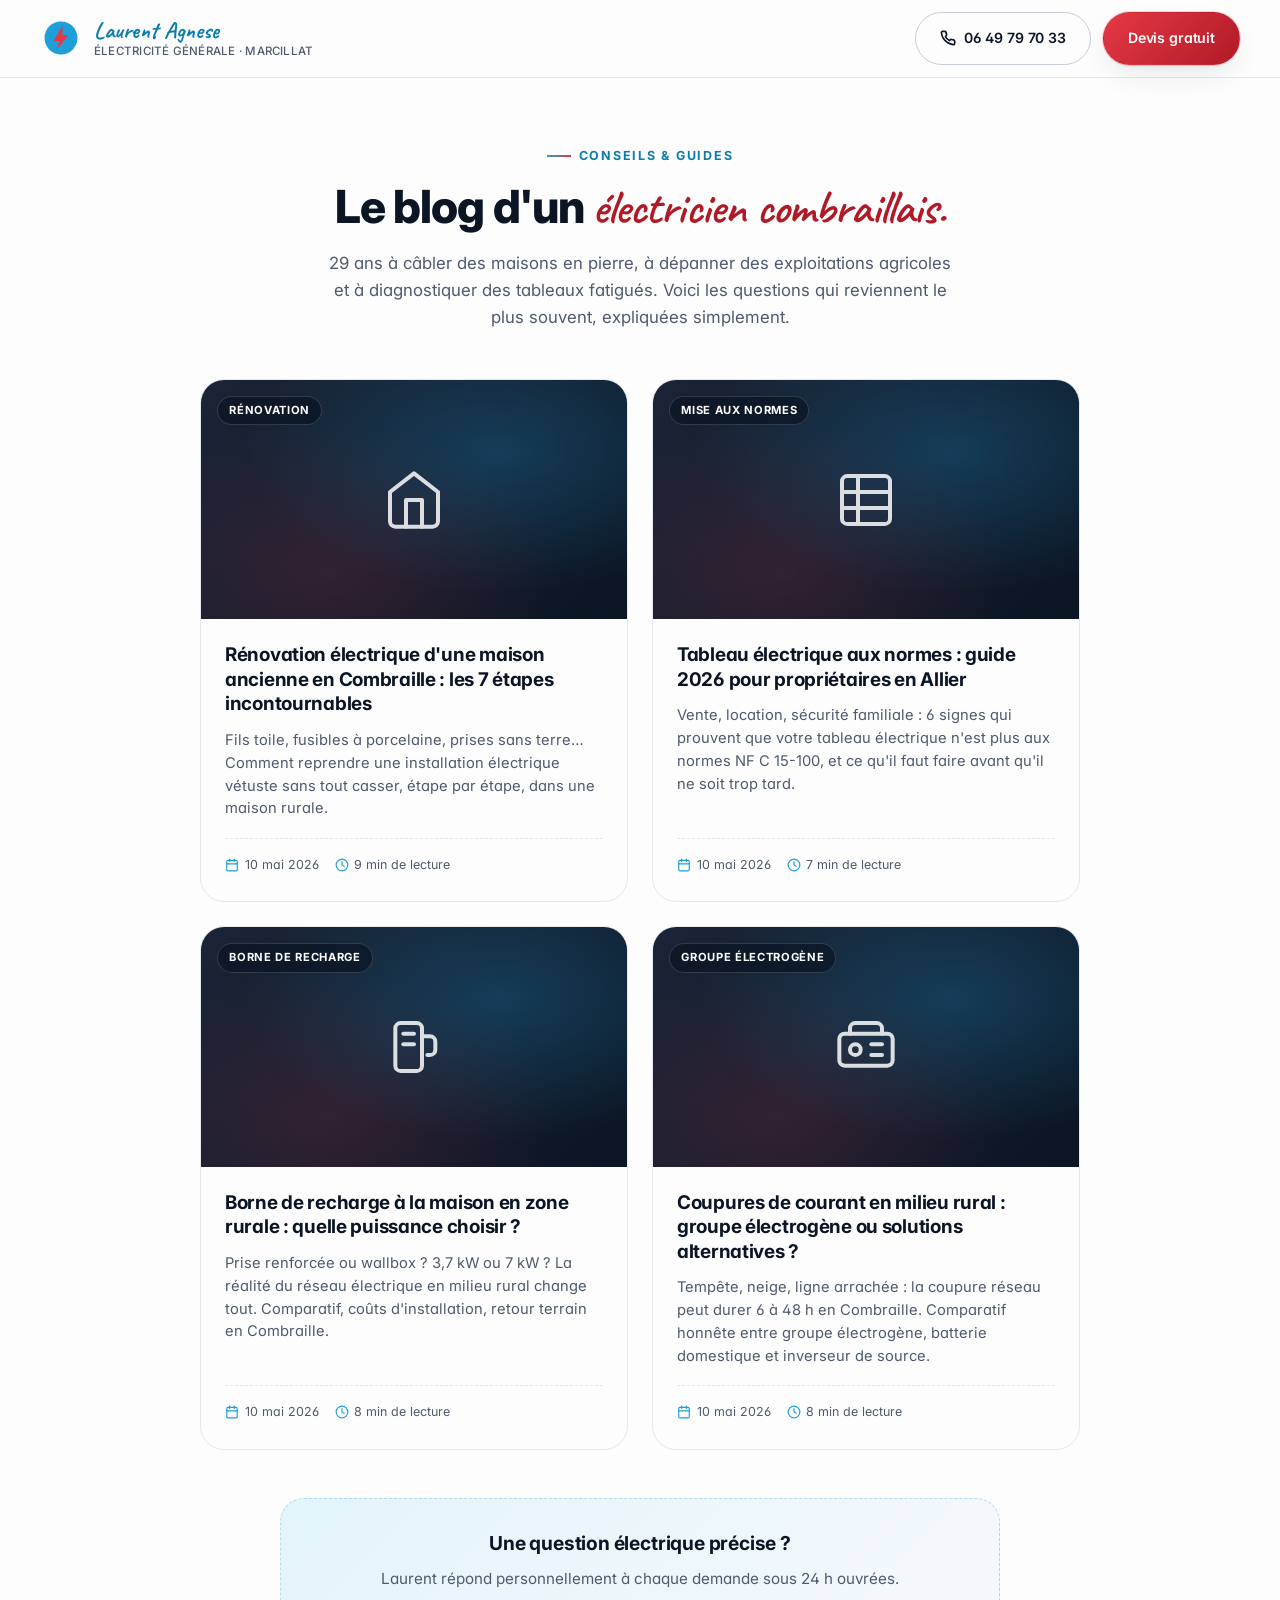
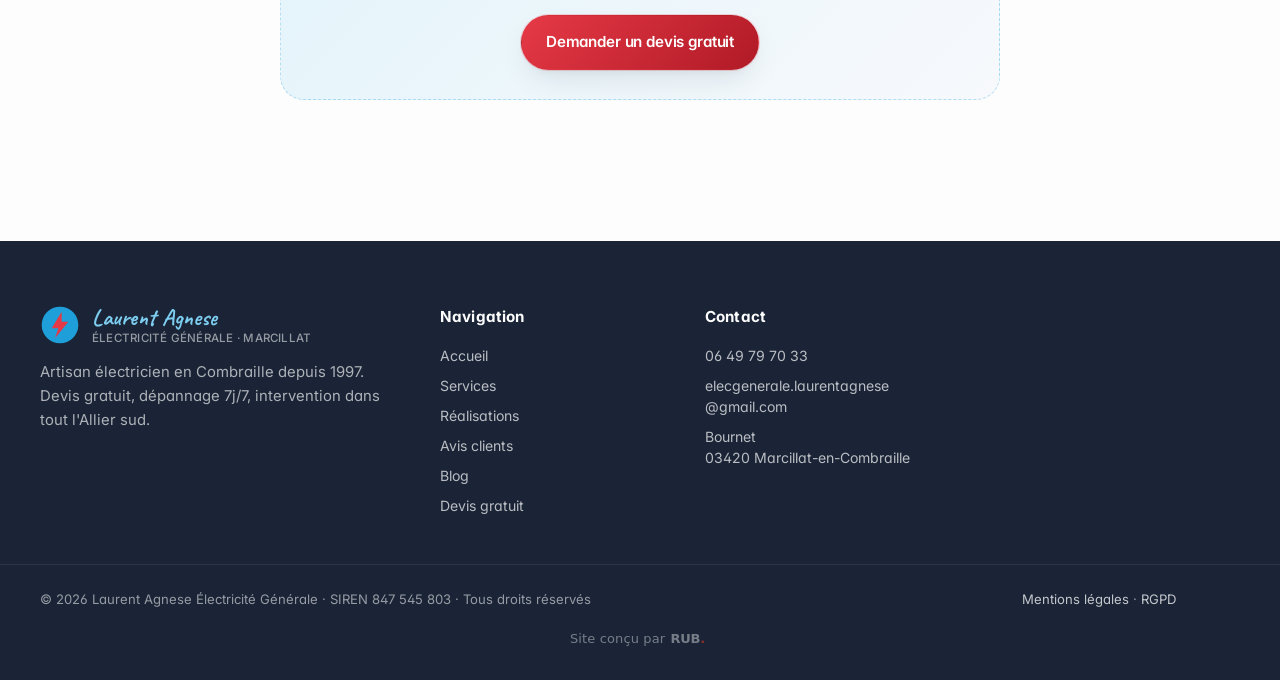
==== commit 02d31916: "Signature RUB en pied de page, à la place du crédit Axyos Le site portait « Site conçu par Axyos Age" ====
--- a/blog/index.html
+++ b/blog/index.html
@@ -26,8 +26,8 @@
     <link rel="icon" type="image/svg+xml" href="data:image/svg+xml,%3Csvg xmlns='http://www.w3.org/2000/svg' viewBox='0 0 100 100'%3E%3Crect width='100' height='100' rx='22' fill='%231E9FD9'/%3E%3Cpath d='M50 18 L30 54 L46 54 L38 82 L72 42 L54 42 Z' fill='%23E63946'/%3E%3C/svg%3E">
 
     <!-- Styles -->
-    <link rel="stylesheet" href="../styles.css?v=20260510-1">
-    <link rel="stylesheet" href="blog.css?v=20260510-1">
+    <link rel="stylesheet" href="/styles.css?v=20260817-rub">
+    <link rel="stylesheet" href="/blog/blog.css?v=20260510-1">
 
     <!-- JSON-LD Blog -->
     <script type="application/ld+json">
@@ -225,12 +225,28 @@
             <p>© 2026 Laurent Agnese Électricité Générale · SIREN 847 545 803 · Tous droits réservés</p>
             <p class="footer-legal">
                 <a href="/#mentions">Mentions légales</a> ·
-                <a href="/#rgpd">RGPD</a> ·
-                <span>Site conçu par <a href="https://www.axyosagency.com/" target="_blank" rel="noopener">Axyos Agency</a></span>
+                <a href="/#rgpd">RGPD</a>
             </p>
-        </div>
-    </div>
-</footer>
+            </div>
+
+        <div class="rub-signature">
+            <a class="rub-signature__lien"
+               href="https://rub-agency.fr/?utm_source=agnese-electricite&utm_medium=signature&utm_campaign=sites-clients"
+               target="_blank" rel="noopener"
+               title="RUB — l'agence qui relève les entreprises locales">
+                <span class="rub-signature__intro">Site conçu par</span>
+                <span class="rub-signature__marque">RUB<span class="rub-signature__point">.</span></span>
+                <span class="rub-signature__revele">
+                    <span class="rub-signature__baseline">l'agence qui relève les entreprises locales</span>
+                    <svg class="rub-signature__fleche" viewBox="0 0 16 16" aria-hidden="true">
+                        <path d="M4.5 11.5 11.5 4.5M6 4.5h5.5V10" fill="none" stroke="currentColor"
+                              stroke-width="1.8" stroke-linecap="round" stroke-linejoin="round"/>
+                    </svg>
+                </span>
+            </a>
+        </div>
+        </div>
+    </footer>
 
 </body>
 </html>
--- a/styles.css
+++ b/styles.css
@@ -4139,3 +4139,47 @@
 @media (max-width: 640px) {
     .legal-summary-hint { display: none; }
 }
+
+
+/* ————— Signature RUB ————————————————————————————————
+   Crédit de pied de page. Classes préfixées « rub- » : aucun conflit
+   possible avec le reste de la feuille. Aucune couleur de fond imposée,
+   la signature prend celle du texte de l'hôte via currentColor.
+   Source et mode d'emploi : rub-agency-site/content/signature/
+   ———————————————————————————————————————————————————— */
+.rub-signature{display:flex;justify-content:center;padding:1rem 1rem .25rem;
+  font-family:ui-sans-serif,system-ui,-apple-system,"Segoe UI",Roboto,
+  "Helvetica Neue",Arial,sans-serif}
+.rub-signature__lien{display:inline-flex;align-items:center;gap:.4em;
+  padding:.5em .9em;border-radius:999px;font-size:.8125rem;line-height:1;
+  text-decoration:none;color:currentColor;opacity:.55;
+  transition:opacity .35s ease,background-color .35s ease;
+  -webkit-tap-highlight-color:transparent}
+.rub-signature__lien:hover,.rub-signature__lien:focus-visible{opacity:1;
+  background-color:color-mix(in srgb,currentColor 8%,transparent)}
+.rub-signature__intro{font-weight:400;letter-spacing:.01em}
+.rub-signature__marque{font-weight:800;letter-spacing:-.02em}
+.rub-signature__point{color:#e8391f}
+.rub-signature__revele{display:inline-flex;align-items:center;gap:.35em;
+  max-width:0;overflow:hidden;white-space:nowrap;opacity:0;
+  transition:max-width .5s cubic-bezier(.22,.61,.36,1),opacity .35s ease}
+.rub-signature__lien:hover .rub-signature__revele,
+.rub-signature__lien:focus-visible .rub-signature__revele{max-width:26em;opacity:1}
+.rub-signature__baseline{font-weight:400}
+.rub-signature__fleche{width:.85em;height:.85em;flex-shrink:0}
+@media (hover:none){
+  .rub-signature__revele{max-width:none;opacity:.75}
+  .rub-signature__baseline{display:none}
+}
+@media (prefers-reduced-motion:reduce){
+  .rub-signature__lien,.rub-signature__revele{transition:none}
+}
+
+/* Le bouton WhatsApp flottant recouvrait la fin de la ligne légale du
+   pied de page : au-dessus de 900px, le lien « RGPD » n'était pas
+   cliquable. On réserve la largeur du bouton. */
+@media (min-width: 900px) {
+    .footer-base-inner {
+        padding-right: 6.5rem;
+    }
+}
